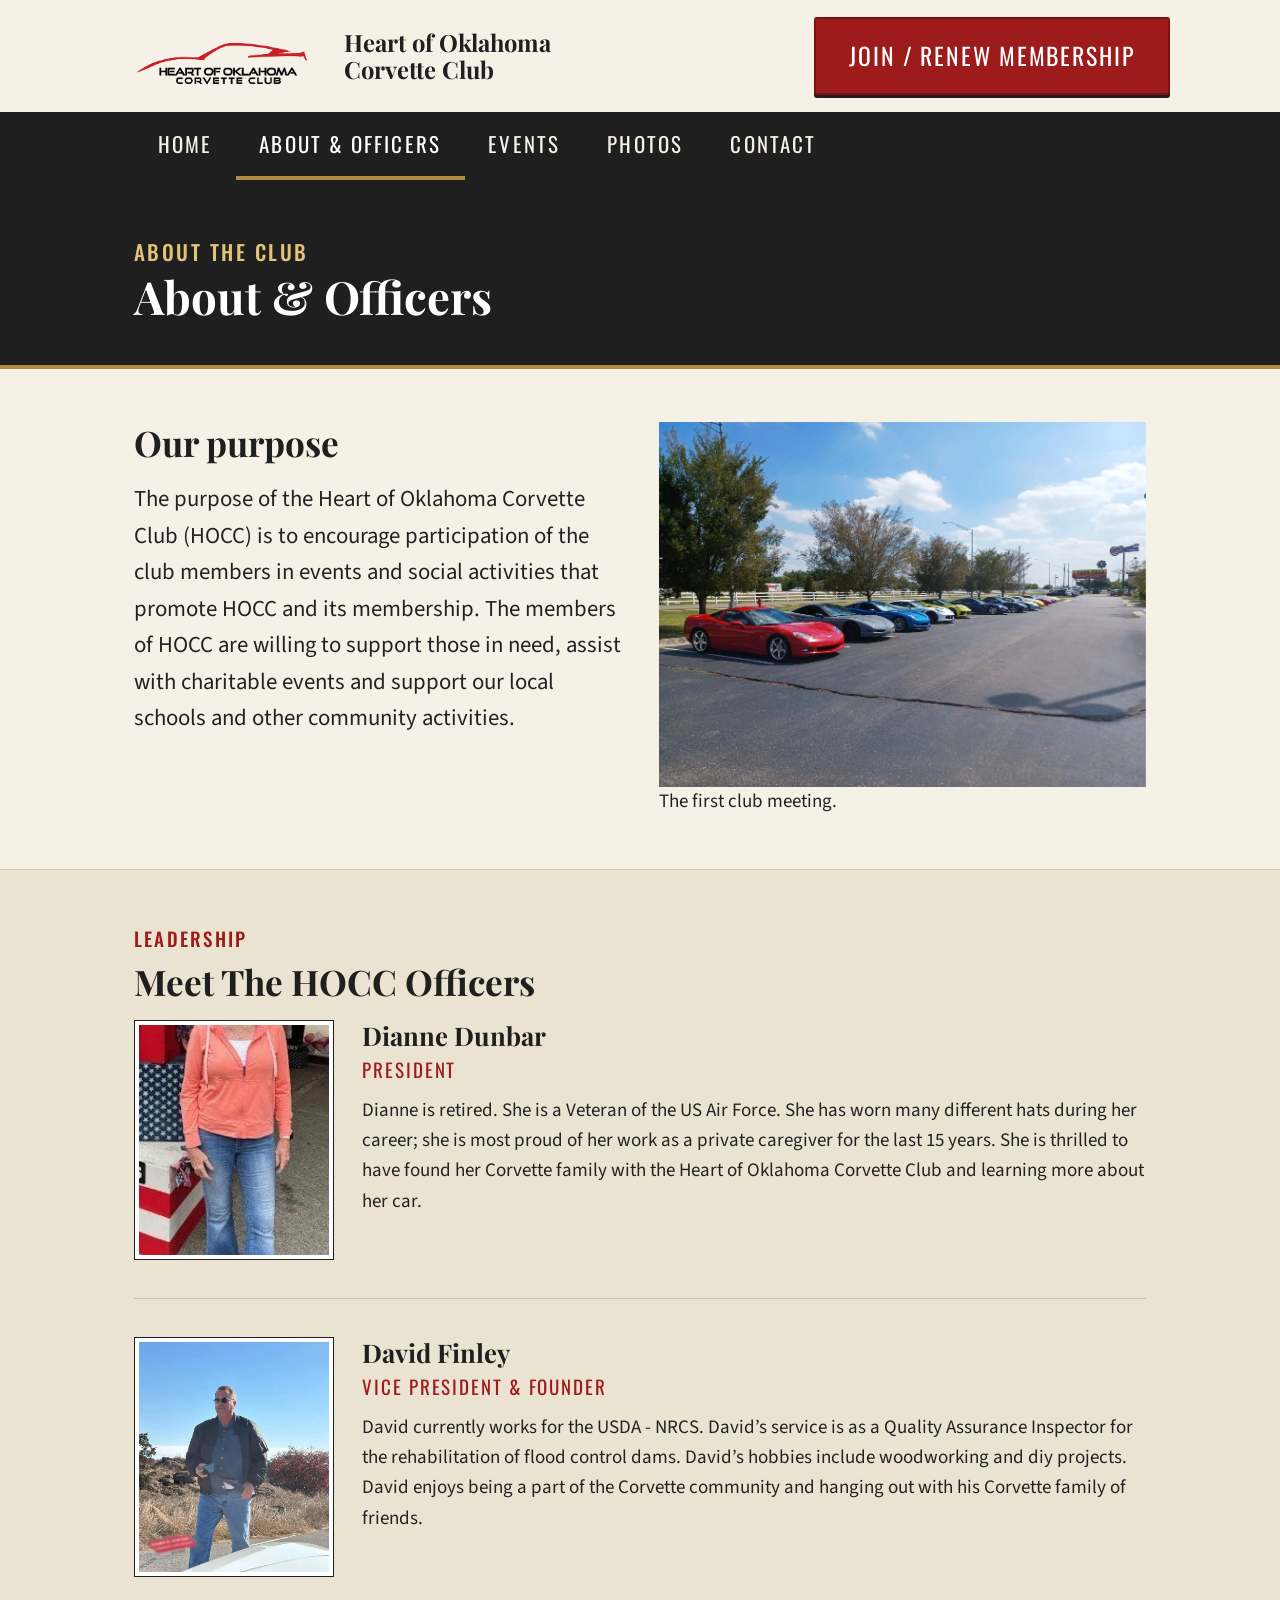
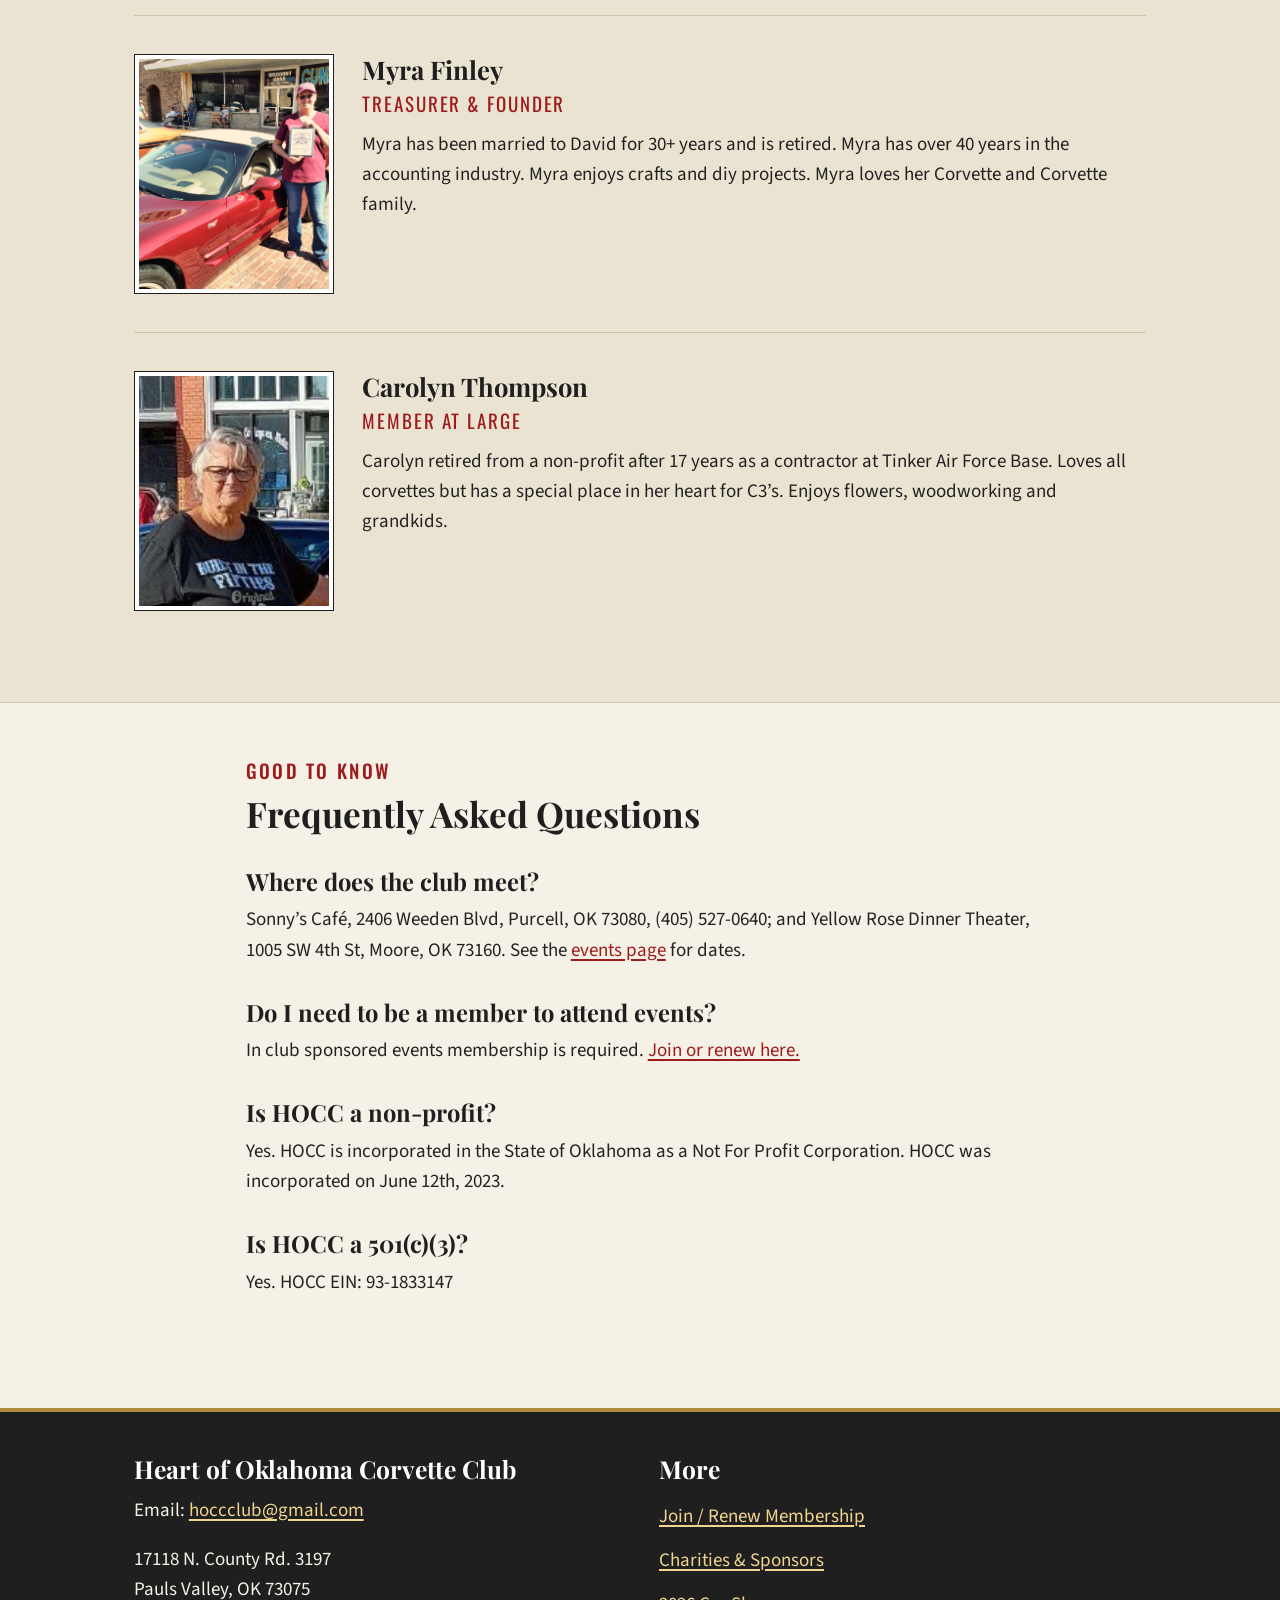
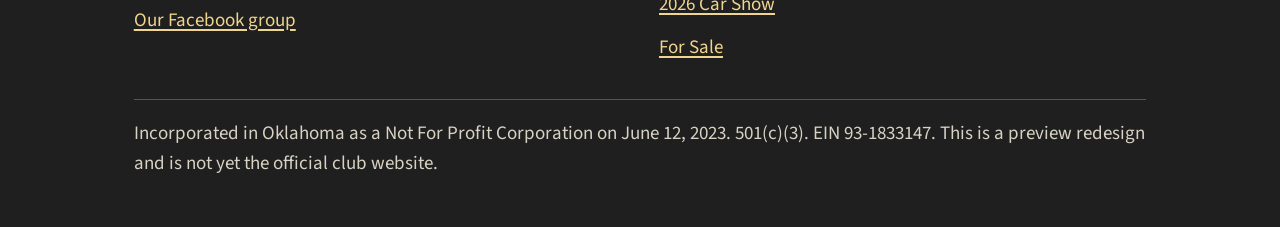
==== about.html @ 6426f9f7 "HOCC redesign preview" ====
<!DOCTYPE html>
<html lang="en">
<head>
<meta charset="utf-8">
<meta name="viewport" content="width=device-width, initial-scale=1">
<meta name="robots" content="noindex, nofollow">
<title>About &amp; Officers - Heart of Oklahoma Corvette Club</title>
<link rel="preconnect" href="https://fonts.googleapis.com">
<link rel="preconnect" href="https://fonts.gstatic.com" crossorigin>
<link href="https://fonts.googleapis.com/css2?family=Oswald:wght@400;500&family=Playfair+Display:wght@700&family=Source+Sans+3:wght@400;600;700&display=swap" rel="stylesheet">
<link rel="stylesheet" href="style.css">
</head>
<body>
<a class="skip" href="#main">Skip to main content</a>
<header class="site-header">
  <div class="wrap header-top">
    <a class="brand" href="index.html"><img src="images/1b97d2c0-HOCC-Logo.png" alt="Heart of Oklahoma Corvette Club logo"><span>Heart of Oklahoma Corvette Club</span></a>
    <a class="join-btn" href="membership.html">Join / Renew Membership</a>
  </div>
  <nav class="nav" aria-label="Main">
    <div class="wrap"><ul>
      <li><a href="index.html">Home</a></li>
      <li><a href="about.html" aria-current="page">About &amp; Officers</a></li>
      <li><a href="events.html">Events</a></li>
      <li><a href="gallery.html">Photos</a></li>
      <li><a href="contact.html">Contact</a></li>
    </ul></div>
  </nav>
</header>

<main id="main">
  <div class="page-title"><div class="wrap">
    <p class="label">About the club</p>
    <h1>About &amp; Officers</h1>
  </div></div>

  <section>
    <div class="wrap two">
      <div>
        <h2>Our purpose</h2>
        <p class="lead">The purpose of the Heart of Oklahoma Corvette Club (HOCC) is to encourage participation of the club members in events and social activities that promote HOCC and its membership. The members of HOCC are willing to support those in need, assist with charitable events and support our local schools and other community activities.</p>
      </div>
      <figure style="margin:0">
        <img src="images/b98f7c88-1st-club-meeting-4.jpg" alt="Club members gathered at the first club meeting" loading="lazy">
        <figcaption>The first club meeting.</figcaption>
      </figure>
    </div>
  </section>

  <section class="band" id="officers">
    <div class="wrap">
      <p class="label">Leadership</p>
      <h2>Meet The HOCC Officers</h2>
      <div class="officers">
        <article class="officer">
          <img src="images/0f66eeb4-Dianne-2.jpeg" alt="Dianne Dunbar, President" loading="lazy">
          <div>
            <h3>Dianne Dunbar</h3>
            <p class="role">President</p>
            <p>Dianne is retired.  She is a Veteran of the US Air Force.  She has worn many different hats during her career; she is most proud of her work as a private caregiver for the last 15 years.  She is thrilled to have found her Corvette family with the Heart of Oklahoma Corvette Club and learning more about her car.</p>
          </div>
        </article>
        <article class="officer">
          <img src="images/2134be6e-David-Finley.jpg" alt="Vice President David Finley" loading="lazy">
          <div>
            <h3>David Finley</h3>
            <p class="role">Vice President &amp; Founder</p>
            <p>David currently works for the USDA - NRCS.  David&rsquo;s service is as a Quality Assurance Inspector for the rehabilitation of flood control dams.  David&rsquo;s hobbies include woodworking and diy projects.  David enjoys being a part of the Corvette community and hanging out with his Corvette family of friends.</p>
          </div>
        </article>
        <article class="officer">
          <img src="images/22e0c5cb-Myra-Finley-v2.jpg" alt="Treasurer Myra Finley" loading="lazy">
          <div>
            <h3>Myra Finley</h3>
            <p class="role">Treasurer &amp; Founder</p>
            <p>Myra has been married to David for 30+ years and is retired.  Myra has over 40 years in the accounting industry.  Myra enjoys crafts and diy projects.  Myra loves her Corvette and Corvette family.</p>
          </div>
        </article>
        <article class="officer">
          <img src="images/1f68d82e-Carolyn-Thompson.png" alt="Carolyn Thompson, Member At Large" loading="lazy">
          <div>
            <h3>Carolyn Thompson</h3>
            <p class="role">Member At Large</p>
            <p>Carolyn retired from a non-profit after 17 years as a contractor at Tinker Air Force Base.  Loves all corvettes but has a special place in her heart for C3&rsquo;s.  Enjoys flowers, woodworking and grandkids.</p>
          </div>
        </article>
      </div>
    </div>
  </section>

  <section id="faq">
    <div class="wrap narrow">
      <p class="label">Good to know</p>
      <h2>Frequently Asked Questions</h2>
      <dl class="faq">
        <dt>Where does the club meet?</dt>
        <dd>Sonny&rsquo;s Caf&eacute;, 2406 Weeden Blvd, Purcell, OK 73080, (405) 527-0640; and Yellow Rose Dinner Theater, 1005 SW 4th St, Moore, OK 73160. See the <a href="events.html#meetings">events page</a> for dates.</dd>
        <dt>Do I need to be a member to attend events?</dt>
        <dd>In club sponsored events membership is required. <a href="membership.html">Join or renew here.</a></dd>
        <dt>Is HOCC a non-profit?</dt>
        <dd>Yes. HOCC is incorporated in the State of Oklahoma as a Not For Profit Corporation. HOCC was incorporated on June 12th, 2023.</dd>
        <dt>Is HOCC a 501(c)(3)?</dt>
        <dd>Yes. HOCC EIN: 93-1833147</dd>
      </dl>
    </div>
  </section>
</main>

<footer class="site-footer">
  <div class="wrap">
    <div class="foot-grid">
      <div>
        <h2>Heart of Oklahoma Corvette Club</h2>
        <p>Email: <a href="mailto:hoccclub@gmail.com">hoccclub@gmail.com</a></p>
        <address>17118 N. County Rd. 3197<br>Pauls Valley, OK 73075</address>
        <p><a href="https://www.facebook.com/groups/1453977328508756">Our Facebook group</a></p>
      </div>
      <div>
        <h2>More</h2>
        <ul class="foot-links">
          <li><a href="membership.html">Join / Renew Membership</a></li>
          <li><a href="charities.html">Charities &amp; Sponsors</a></li>
          <li><a href="car-show-2026.html">2026 Car Show</a></li>
          <li><a href="for-sale.html">For Sale</a></li>
        </ul>
      </div>
    </div>
    <p class="fine">Incorporated in Oklahoma as a Not For Profit Corporation on June 12, 2023. 501(c)(3). EIN 93-1833147. This is a preview redesign and is not yet the official club website.</p>
  </div>
</footer>
</body>
</html>
---- style.css ----
/* Heart of Oklahoma Corvette Club - preview redesign */
:root {
  --red: #9e1b1b;
  --red-dark: #7a1212;
  --char: #1f1f1f;
  --char-2: #2e2e2e;
  --cream: #f6f1e7;
  --cream-2: #ebe3d2;
  --brass: #b08d3c;
  --ink: #222;
  --muted: #4a4a4a;
  --serif: "Playfair Display", "Libre Caslon Text", Georgia, "Times New Roman", serif;
  --label: "Oswald", "Arial Narrow", Impact, sans-serif;
  --sans: "Source Sans 3", "Atkinson Hyperlegible", Verdana, Arial, sans-serif;
}

*, *::before, *::after { box-sizing: border-box; }
html { font-size: 19px; -webkit-text-size-adjust: 100%; }
body {
  margin: 0;
  font-family: var(--sans);
  font-size: 1rem;
  line-height: 1.6;
  color: var(--ink);
  background: var(--cream);
}
img { max-width: 100%; height: auto; display: block; }
a { color: var(--red); text-underline-offset: 3px; text-decoration-thickness: 2px; }
a:hover { color: var(--red-dark); }
:focus-visible { outline: 4px solid #0b57d0; outline-offset: 3px; }

h1, h2, h3 { font-family: var(--serif); line-height: 1.2; color: var(--char); margin: 0 0 .5em; font-weight: 700; }
h1 { font-size: 2.4rem; }
h2 { font-size: 1.85rem; }
h3 { font-size: 1.35rem; }
p { margin: 0 0 1em; }
.label {
  font-family: var(--label);
  text-transform: uppercase;
  letter-spacing: .12em;
  font-size: 1rem;
  color: var(--red);
  margin: 0 0 .4em;
  font-weight: 500;
}

.skip { position: absolute; left: -999px; top: 0; background: var(--char); color: #fff; padding: .75rem 1rem; z-index: 10; }
.skip:focus { left: 0; }

.wrap { max-width: 1060px; margin: 0 auto; padding: 0 1.25rem; }

/* header */
.site-header { background: var(--cream); border-bottom: 4px solid var(--char); box-shadow: 0 4px 0 -1px var(--brass); }
.header-top { display: flex; flex-wrap: wrap; align-items: center; justify-content: space-between; gap: 1rem; padding: .9rem 0; }
.brand { display: flex; align-items: center; gap: .9rem; text-decoration: none; color: var(--char); }
.brand img { height: 78px; width: auto; }
.brand span { font-family: var(--serif); font-weight: 700; font-size: 1.25rem; line-height: 1.15; max-width: 12em; }
.join-btn, .btn {
  display: inline-block;
  background: var(--red);
  color: #fff;
  font-family: var(--label);
  text-transform: uppercase;
  letter-spacing: .08em;
  font-size: 1.15rem;
  text-decoration: none;
  padding: .85rem 1.5rem;
  min-height: 52px;
  border: 2px solid var(--red-dark);
  border-radius: 3px;
  text-align: center;
  cursor: pointer;
}
.join-btn:hover, .btn:hover { background: var(--red-dark); color: #fff; }
.join-btn { font-size: 1.25rem; padding: .95rem 1.75rem; box-shadow: 0 3px 0 var(--char); }
.btn.dark { background: var(--char); border-color: #000; }
.btn.dark:hover { background: #000; }
.btn.light { background: var(--cream); color: var(--char); border-color: var(--char); }
.btn.light:hover { background: var(--cream-2); color: var(--char); }

.nav { background: var(--char); }
.nav ul { list-style: none; margin: 0; padding: 0; display: flex; flex-wrap: wrap; }
.nav a {
  display: block;
  color: var(--cream);
  text-decoration: none;
  font-family: var(--label);
  text-transform: uppercase;
  letter-spacing: .1em;
  font-size: 1.1rem;
  padding: .8rem 1.25rem;
  min-height: 52px;
  border-bottom: 4px solid transparent;
}
.nav a:hover { background: var(--char-2); color: #fff; }
.nav a[aria-current="page"] { border-bottom-color: var(--brass); color: #fff; }

/* hero */
.hero { background: var(--char); color: var(--cream); }
.hero-grid { display: grid; grid-template-columns: 1fr 1.15fr; }
.hero-text { padding: 3rem 2rem 3rem max(1.25rem, calc((100vw - 1060px) / 2 + 1.25rem)); }
.hero-text h1 { color: #fff; font-size: 2.7rem; }
.hero-text .label { color: #e3c377; }
.hero-text p { font-size: 1.1rem; }
.hero-photo { min-height: 380px; background: var(--char-2); }
.hero-photo img { width: 100%; height: 100%; object-fit: cover; }
.hero .rule { width: 90px; border: 0; border-top: 3px solid var(--brass); margin: 0 0 1.25rem; }
.btn-row { display: flex; flex-wrap: wrap; gap: .8rem; margin-top: 1.25rem; }

/* sections */
main section { padding: 2.75rem 0; }
.band { background: var(--cream-2); border-top: 1px solid #d3c8b0; border-bottom: 1px solid #d3c8b0; }
.band-dark { background: var(--char); color: var(--cream); }
.band-dark h2, .band-dark h3 { color: #fff; }
.band-dark a { color: #f0d58e; }
.page-title { background: var(--char); color: var(--cream); padding: 2.2rem 0; border-bottom: 4px solid var(--brass); }
.page-title h1 { color: #fff; margin: 0; }
.page-title .label { color: #e3c377; }
.page-title p { margin: .5rem 0 0; max-width: 40em; font-size: 1.1rem; }
.lead { font-size: 1.2rem; max-width: 42em; }
.two { display: grid; grid-template-columns: 1fr 1fr; gap: 2rem; align-items: start; }
.narrow { max-width: 44em; }

/* officers */
.officers { display: grid; gap: 2rem; }
.officer { display: grid; grid-template-columns: 200px 1fr; gap: 1.5rem; padding-bottom: 2rem; border-bottom: 1px solid #cfc3a8; }
.officer:last-child { border-bottom: 0; }
.officer img { width: 200px; height: 240px; object-fit: cover; border: 1px solid var(--char); padding: 4px; background: #fff; }
.officer h3 { margin-bottom: .1em; }
.officer .role { font-family: var(--label); text-transform: uppercase; letter-spacing: .1em; color: var(--red); margin-bottom: .6em; }
.officer-mini { list-style: none; padding: 0; margin: 0; }
.officer-mini li { padding: .6rem 0; border-bottom: 1px solid #cfc3a8; }
.officer-mini strong { font-family: var(--serif); }

/* faq */
.faq dt { font-family: var(--serif); font-weight: 700; font-size: 1.25rem; margin-top: 1.4rem; color: var(--char); }
.faq dd { margin: .3rem 0 0; }

/* events */
.events { list-style: none; margin: 0; padding: 0; }
.event { display: grid; grid-template-columns: 110px 1fr; gap: 1.25rem; padding: 1.4rem 0; border-bottom: 1px solid #cfc3a8; }
.date { text-align: center; border: 2px solid var(--char); background: #fff; align-self: start; }
.date .m { display: block; background: var(--red); color: #fff; font-family: var(--label); letter-spacing: .12em; text-transform: uppercase; padding: .15rem 0; }
.date .d { display: block; font-family: var(--serif); font-weight: 700; font-size: 1.8rem; line-height: 1.3; padding: .15rem 0; }
.date .r { display: block; font-size: 1rem; padding-bottom: .3rem; line-height: 1.2; }
.event h3 { margin-bottom: .2em; }
.event p { margin: 0 0 .25em; }
.tag { display: inline-block; font-family: var(--label); text-transform: uppercase; letter-spacing: .08em; font-size: 1rem; background: var(--char); color: #fff; padding: .05rem .6rem; margin-left: .5rem; vertical-align: middle; }

.cards { display: grid; grid-template-columns: repeat(auto-fit, minmax(290px, 1fr)); gap: 1.5rem; }
.card { background: #fff; border: 1px solid #cfc3a8; border-top: 4px solid var(--red); padding: 1.4rem; }
.card h3 { margin-top: 0; }

/* gallery */
.grid { list-style: none; margin: 0; padding: 0; display: grid; grid-template-columns: repeat(auto-fill, minmax(250px, 1fr)); gap: 1rem; }
.grid a { display: block; border: 1px solid var(--char); background: #fff; padding: 5px; }
.grid img { width: 100%; aspect-ratio: 4 / 3; object-fit: cover; }
.grid a:hover { border-color: var(--red); }
.grid .cap { display: block; font-size: 1rem; padding: .35rem .2rem 0; color: var(--muted); }

/* logos */
.logos { list-style: none; margin: 0; padding: 0; display: grid; grid-template-columns: repeat(auto-fill, minmax(190px, 1fr)); gap: 1rem; }
.logos li { background: #fff; border: 1px solid #cfc3a8; padding: .8rem; display: flex; align-items: center; justify-content: center; min-height: 130px; }
.logos li.on-dark { background: var(--char); }
.logos img { max-height: 100px; width: auto; max-width: 100%; object-fit: contain; }
.charity { display: grid; grid-template-columns: 220px 1fr; gap: 1.5rem; padding: 1.5rem 0; border-bottom: 1px solid #cfc3a8; }
.charity img { background: #fff; padding: .6rem; border: 1px solid #cfc3a8; }

/* todo notes */
.todo {
  background: #fff3c4;
  border: 2px dashed #8a6500;
  border-left-width: 8px;
  color: #3d2c00;
  padding: .9rem 1.1rem;
  margin: 1.25rem 0;
  font-size: 1rem;
}
.todo::before { content: "TODO FOR CLUB: "; font-family: var(--label); letter-spacing: .08em; font-weight: 700; }
.todo.big { font-size: 1.15rem; }
.phone-slot { font-family: var(--serif); font-size: 1.4rem; font-weight: 700; }

/* steps and forms */
.steps { list-style: none; counter-reset: s; margin: 0 0 1rem; padding: 0; display: grid; grid-template-columns: repeat(3, 1fr); gap: 1rem; }
.steps li { counter-increment: s; background: #fff; border: 1px solid var(--char); padding: 1rem 1.1rem 1rem 4rem; position: relative; font-size: 1.1rem; }
.steps li::before { content: counter(s); position: absolute; left: 0; top: 0; bottom: 0; width: 3rem; background: var(--red); color: #fff; font-family: var(--serif); font-size: 1.9rem; font-weight: 700; display: flex; align-items: center; justify-content: center; }
.steps b { display: block; font-family: var(--serif); }

form { background: #fff; border: 1px solid var(--char); border-top: 6px solid var(--red); padding: 1.5rem; }
fieldset { border: 0; padding: 0; margin: 0 0 1.5rem; }
legend { font-family: var(--serif); font-weight: 700; font-size: 1.3rem; padding: 0; margin-bottom: .6rem; }
label { display: block; font-weight: 600; margin-bottom: .25rem; }
.opt { font-weight: 400; color: var(--muted); }
input[type=text], input[type=email], input[type=tel] {
  width: 100%;
  font: inherit;
  font-size: 1.1rem;
  padding: .7rem .8rem;
  min-height: 52px;
  border: 2px solid #555;
  border-radius: 3px;
  background: #fff;
  color: var(--ink);
}
.field { margin-bottom: 1.1rem; }
.row { display: grid; grid-template-columns: repeat(auto-fit, minmax(200px, 1fr)); gap: 1rem; }
.choice { display: flex; align-items: center; gap: .8rem; min-height: 52px; padding: .4rem .9rem; border: 2px solid #555; border-radius: 3px; margin-bottom: .6rem; font-weight: 600; cursor: pointer; }
.choice input { width: 28px; height: 28px; flex: none; accent-color: var(--red); }
.choice:has(input:checked) { border-color: var(--red); background: #fbeeee; }
.hidden { display: none; }
.pay { display: grid; grid-template-columns: 1fr 1fr; gap: 1rem; margin: 1.25rem 0; }
.pay .btn { font-size: 1.5rem; padding: 1.3rem 1rem; }
.big-note { font-size: 1.3rem; font-weight: 600; background: #fff; border-left: 8px solid var(--brass); padding: 1rem 1.2rem; }

address { font-style: normal; }
.contact-box { background: #fff; border: 1px solid var(--char); border-top: 6px solid var(--red); padding: 1.4rem; }
.contact-box h3 { margin-top: 0; }
.big-link { font-family: var(--serif); font-size: 1.5rem; font-weight: 700; overflow-wrap: anywhere; }

/* footer */
.site-footer { background: var(--char); color: var(--cream); border-top: 4px solid var(--brass); padding: 2.2rem 0 1.5rem; margin-top: 2rem; }
.site-footer a { color: #f0d58e; }
.site-footer h2 { color: #fff; font-size: 1.3rem; }
.foot-grid { display: grid; grid-template-columns: repeat(auto-fit, minmax(240px, 1fr)); gap: 2rem; }
.foot-links { list-style: none; padding: 0; margin: 0; }
.foot-links a { display: inline-block; padding: .35rem 0; min-height: 40px; }
.fine { border-top: 1px solid #555; margin-top: 1.5rem; padding-top: 1rem; font-size: 1rem; color: #d8d2c4; }

@media (max-width: 800px) {
  html { font-size: 18px; }
  h1, .hero-text h1 { font-size: 2rem; }
  .hero-grid, .two, .steps, .pay { grid-template-columns: 1fr; }
  .hero-text { padding: 2rem 1.25rem; }
  .hero-photo { min-height: 240px; order: -1; }
  .officer, .charity { grid-template-columns: 1fr; }
  .officer img { width: 180px; }
  .event { grid-template-columns: 90px 1fr; gap: 1rem; }
  .nav ul { display: grid; grid-template-columns: 1fr 1fr; }
  .nav a { text-align: center; border-bottom-width: 4px; }
  .join-btn { width: 100%; }
  .header-top { flex-direction: column; align-items: stretch; }
}
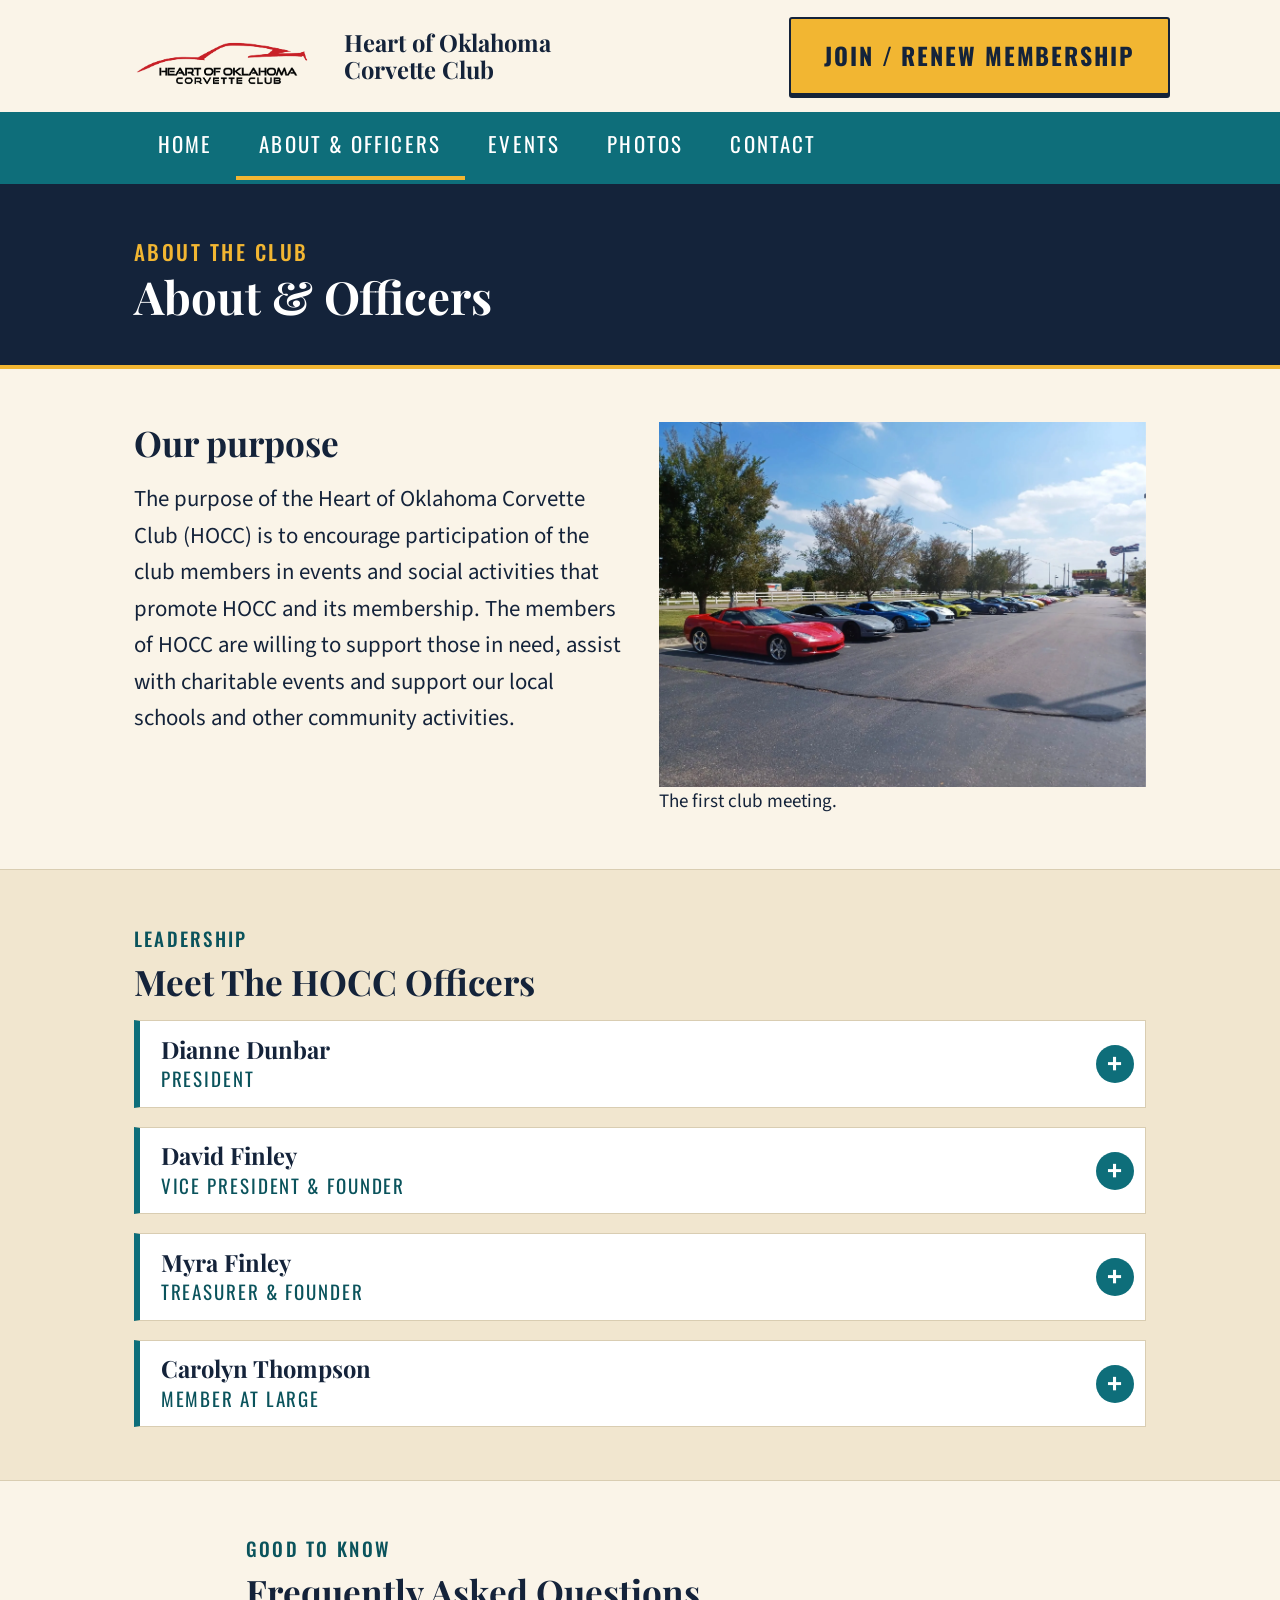
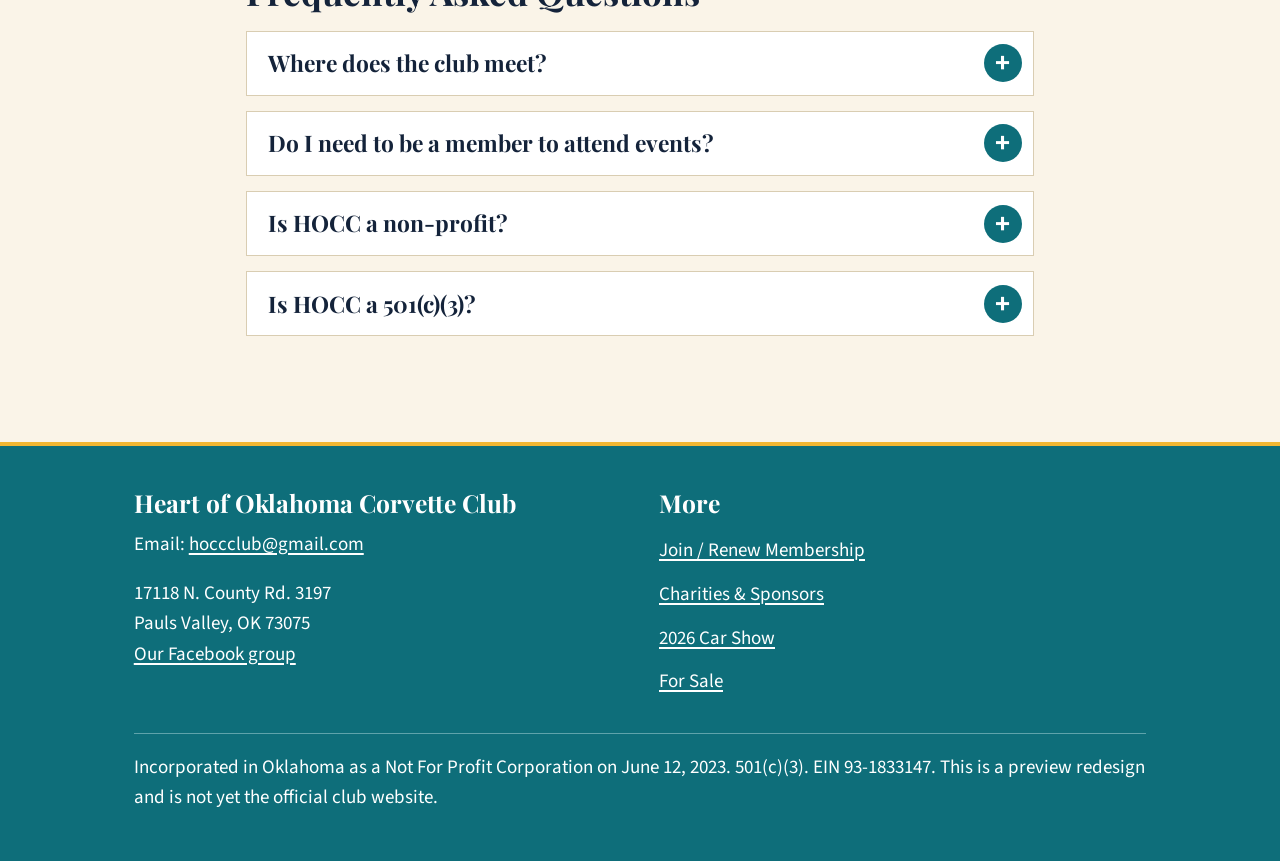
==== commit c50e1f91: "Summer palette and compact mobile layout" ====
--- a/about.html
+++ b/about.html
@@ -16,6 +16,7 @@
   <div class="wrap header-top">
     <a class="brand" href="index.html"><img src="images/1b97d2c0-HOCC-Logo.png" alt="Heart of Oklahoma Corvette Club logo"><span>Heart of Oklahoma Corvette Club</span></a>
     <a class="join-btn" href="membership.html">Join / Renew Membership</a>
+    <details class="menu"><summary>Menu</summary><ul><li><a href="index.html">Home</a></li><li><a href="about.html" aria-current="page">About &amp; Officers</a></li><li><a href="events.html">Events</a></li><li><a href="gallery.html">Photos</a></li><li><a href="contact.html">Contact</a></li></ul></details>
   </div>
   <nav class="nav" aria-label="Main">
     <div class="wrap"><ul>
@@ -34,7 +35,7 @@
     <h1>About &amp; Officers</h1>
   </div></div>
 
-  <section>
+  <section id="purpose">
     <div class="wrap two">
       <div>
         <h2>Our purpose</h2>
@@ -52,38 +53,34 @@
       <p class="label">Leadership</p>
       <h2>Meet The HOCC Officers</h2>
       <div class="officers">
-        <article class="officer">
-          <img src="images/0f66eeb4-Dianne-2.jpeg" alt="Dianne Dunbar, President" loading="lazy">
-          <div>
-            <h3>Dianne Dunbar</h3>
-            <p class="role">President</p>
+        <details class="officer-acc">
+          <summary><span class="sum-name">Dianne Dunbar</span><span class="sum-role">President</span></summary>
+          <div class="officer-body">
+            <img src="images/0f66eeb4-Dianne-2.jpeg" alt="Dianne Dunbar, President" loading="lazy">
             <p>Dianne is retired.  She is a Veteran of the US Air Force.  She has worn many different hats during her career; she is most proud of her work as a private caregiver for the last 15 years.  She is thrilled to have found her Corvette family with the Heart of Oklahoma Corvette Club and learning more about her car.</p>
           </div>
-        </article>
-        <article class="officer">
-          <img src="images/2134be6e-David-Finley.jpg" alt="Vice President David Finley" loading="lazy">
-          <div>
-            <h3>David Finley</h3>
-            <p class="role">Vice President &amp; Founder</p>
+        </details>
+        <details class="officer-acc">
+          <summary><span class="sum-name">David Finley</span><span class="sum-role">Vice President &amp; Founder</span></summary>
+          <div class="officer-body">
+            <img src="images/2134be6e-David-Finley.jpg" alt="Vice President David Finley" loading="lazy">
             <p>David currently works for the USDA - NRCS.  David&rsquo;s service is as a Quality Assurance Inspector for the rehabilitation of flood control dams.  David&rsquo;s hobbies include woodworking and diy projects.  David enjoys being a part of the Corvette community and hanging out with his Corvette family of friends.</p>
           </div>
-        </article>
-        <article class="officer">
-          <img src="images/22e0c5cb-Myra-Finley-v2.jpg" alt="Treasurer Myra Finley" loading="lazy">
-          <div>
-            <h3>Myra Finley</h3>
-            <p class="role">Treasurer &amp; Founder</p>
+        </details>
+        <details class="officer-acc">
+          <summary><span class="sum-name">Myra Finley</span><span class="sum-role">Treasurer &amp; Founder</span></summary>
+          <div class="officer-body">
+            <img src="images/22e0c5cb-Myra-Finley-v2.jpg" alt="Treasurer Myra Finley" loading="lazy">
             <p>Myra has been married to David for 30+ years and is retired.  Myra has over 40 years in the accounting industry.  Myra enjoys crafts and diy projects.  Myra loves her Corvette and Corvette family.</p>
           </div>
-        </article>
-        <article class="officer">
-          <img src="images/1f68d82e-Carolyn-Thompson.png" alt="Carolyn Thompson, Member At Large" loading="lazy">
-          <div>
-            <h3>Carolyn Thompson</h3>
-            <p class="role">Member At Large</p>
+        </details>
+        <details class="officer-acc">
+          <summary><span class="sum-name">Carolyn Thompson</span><span class="sum-role">Member At Large</span></summary>
+          <div class="officer-body">
+            <img src="images/1f68d82e-Carolyn-Thompson.png" alt="Carolyn Thompson, Member At Large" loading="lazy">
             <p>Carolyn retired from a non-profit after 17 years as a contractor at Tinker Air Force Base.  Loves all corvettes but has a special place in her heart for C3&rsquo;s.  Enjoys flowers, woodworking and grandkids.</p>
           </div>
-        </article>
+        </details>
       </div>
     </div>
   </section>
@@ -92,16 +89,16 @@
     <div class="wrap narrow">
       <p class="label">Good to know</p>
       <h2>Frequently Asked Questions</h2>
-      <dl class="faq">
-        <dt>Where does the club meet?</dt>
-        <dd>Sonny&rsquo;s Caf&eacute;, 2406 Weeden Blvd, Purcell, OK 73080, (405) 527-0640; and Yellow Rose Dinner Theater, 1005 SW 4th St, Moore, OK 73160. See the <a href="events.html#meetings">events page</a> for dates.</dd>
-        <dt>Do I need to be a member to attend events?</dt>
-        <dd>In club sponsored events membership is required. <a href="membership.html">Join or renew here.</a></dd>
-        <dt>Is HOCC a non-profit?</dt>
-        <dd>Yes. HOCC is incorporated in the State of Oklahoma as a Not For Profit Corporation. HOCC was incorporated on June 12th, 2023.</dd>
-        <dt>Is HOCC a 501(c)(3)?</dt>
-        <dd>Yes. HOCC EIN: 93-1833147</dd>
-      </dl>
+      <div class="faq">
+        <details class="acc"><summary>Where does the club meet?</summary>
+          <div class="acc-body"><p>Sonny&rsquo;s Caf&eacute;, 2406 Weeden Blvd, Purcell, OK 73080, (405) 527-0640; and Yellow Rose Dinner Theater, 1005 SW 4th St, Moore, OK 73160. See the <a href="events.html#meetings">events page</a> for dates.</p></div></details>
+        <details class="acc"><summary>Do I need to be a member to attend events?</summary>
+          <div class="acc-body"><p>In club sponsored events membership is required. <a href="membership.html">Join or renew here.</a></p></div></details>
+        <details class="acc"><summary>Is HOCC a non-profit?</summary>
+          <div class="acc-body"><p>Yes. HOCC is incorporated in the State of Oklahoma as a Not For Profit Corporation. HOCC was incorporated on June 12th, 2023.</p></div></details>
+        <details class="acc"><summary>Is HOCC a 501(c)(3)?</summary>
+          <div class="acc-body"><p>Yes. HOCC EIN: 93-1833147</p></div></details>
+      </div>
     </div>
   </section>
 </main>
@@ -128,5 +125,6 @@
     <p class="fine">Incorporated in Oklahoma as a Not For Profit Corporation on June 12, 2023. 501(c)(3). EIN 93-1833147. This is a preview redesign and is not yet the official club website.</p>
   </div>
 </footer>
+<a class="join-bar" href="membership.html">Join / Renew Membership</a>
 </body>
 </html>
--- a/style.css
+++ b/style.css
@@ -1,14 +1,18 @@
 /* Heart of Oklahoma Corvette Club - preview redesign */
 :root {
+  --sand: #faf4e8;
+  --sand-2: #f1e6cf;
+  --navy: #14233a;
+  --navy-2: #22344f;
+  --teal: #0e6e7a;
+  --teal-dark: #0a535c;
+  --gold: #f2b632;
+  --gold-dark: #d99d14;
+  --coral: #c2432a;
   --red: #9e1b1b;
-  --red-dark: #7a1212;
-  --char: #1f1f1f;
-  --char-2: #2e2e2e;
-  --cream: #f6f1e7;
-  --cream-2: #ebe3d2;
-  --brass: #b08d3c;
-  --ink: #222;
-  --muted: #4a4a4a;
+  --ink: #14233a;
+  --muted: #3d4b5f;
+  --line: #d9cdb2;
   --serif: "Playfair Display", "Libre Caslon Text", Georgia, "Times New Roman", serif;
   --label: "Oswald", "Arial Narrow", Impact, sans-serif;
   --sans: "Source Sans 3", "Atkinson Hyperlegible", Verdana, Arial, sans-serif;
@@ -22,14 +26,14 @@
   font-size: 1rem;
   line-height: 1.6;
   color: var(--ink);
-  background: var(--cream);
+  background: var(--sand);
 }
 img { max-width: 100%; height: auto; display: block; }
-a { color: var(--red); text-underline-offset: 3px; text-decoration-thickness: 2px; }
-a:hover { color: var(--red-dark); }
-:focus-visible { outline: 4px solid #0b57d0; outline-offset: 3px; }
-
-h1, h2, h3 { font-family: var(--serif); line-height: 1.2; color: var(--char); margin: 0 0 .5em; font-weight: 700; }
+a { color: var(--teal); text-underline-offset: 3px; text-decoration-thickness: 2px; }
+a:hover { color: var(--teal-dark); }
+:focus-visible { outline: 4px solid var(--navy); outline-offset: 3px; box-shadow: 0 0 0 7px #fff; }
+
+h1, h2, h3 { font-family: var(--serif); line-height: 1.2; color: var(--navy); margin: 0 0 .5em; font-weight: 700; }
 h1 { font-size: 2.4rem; }
 h2 { font-size: 1.85rem; }
 h3 { font-size: 1.35rem; }
@@ -39,25 +43,25 @@
   text-transform: uppercase;
   letter-spacing: .12em;
   font-size: 1rem;
-  color: var(--red);
+  color: var(--teal-dark);
   margin: 0 0 .4em;
   font-weight: 500;
 }
 
-.skip { position: absolute; left: -999px; top: 0; background: var(--char); color: #fff; padding: .75rem 1rem; z-index: 10; }
+.skip { position: absolute; left: -999px; top: 0; background: var(--navy); color: #fff; padding: .75rem 1rem; z-index: 30; }
 .skip:focus { left: 0; }
 
 .wrap { max-width: 1060px; margin: 0 auto; padding: 0 1.25rem; }
 
 /* header */
-.site-header { background: var(--cream); border-bottom: 4px solid var(--char); box-shadow: 0 4px 0 -1px var(--brass); }
+.site-header { background: var(--sand); border-bottom: 4px solid var(--teal); position: relative; z-index: 20; }
 .header-top { display: flex; flex-wrap: wrap; align-items: center; justify-content: space-between; gap: 1rem; padding: .9rem 0; }
-.brand { display: flex; align-items: center; gap: .9rem; text-decoration: none; color: var(--char); }
+.brand { display: flex; align-items: center; gap: .9rem; text-decoration: none; color: var(--navy); }
 .brand img { height: 78px; width: auto; }
 .brand span { font-family: var(--serif); font-weight: 700; font-size: 1.25rem; line-height: 1.15; max-width: 12em; }
 .join-btn, .btn {
   display: inline-block;
-  background: var(--red);
+  background: var(--teal);
   color: #fff;
   font-family: var(--label);
   text-transform: uppercase;
@@ -66,23 +70,26 @@
   text-decoration: none;
   padding: .85rem 1.5rem;
   min-height: 52px;
-  border: 2px solid var(--red-dark);
+  border: 2px solid var(--teal-dark);
   border-radius: 3px;
   text-align: center;
   cursor: pointer;
 }
-.join-btn:hover, .btn:hover { background: var(--red-dark); color: #fff; }
-.join-btn { font-size: 1.25rem; padding: .95rem 1.75rem; box-shadow: 0 3px 0 var(--char); }
-.btn.dark { background: var(--char); border-color: #000; }
+.join-btn:hover, .btn:hover { background: var(--teal-dark); color: #fff; }
+/* the Join / Renew button is always the loudest thing on the page */
+.join-btn, .btn.gold { background: var(--gold); color: var(--navy); border-color: var(--navy); font-weight: 700; }
+.join-btn:hover, .btn.gold:hover { background: var(--gold-dark); color: var(--navy); }
+.join-btn { font-size: 1.25rem; padding: .95rem 1.75rem; box-shadow: 0 3px 0 var(--navy); }
+.btn.dark { background: var(--navy); border-color: #000; }
 .btn.dark:hover { background: #000; }
-.btn.light { background: var(--cream); color: var(--char); border-color: var(--char); }
-.btn.light:hover { background: var(--cream-2); color: var(--char); }
-
-.nav { background: var(--char); }
+.btn.light { background: var(--sand); color: var(--navy); border-color: var(--navy); }
+.btn.light:hover { background: var(--sand-2); color: var(--navy); }
+
+.nav { background: var(--teal); }
 .nav ul { list-style: none; margin: 0; padding: 0; display: flex; flex-wrap: wrap; }
 .nav a {
   display: block;
-  color: var(--cream);
+  color: #fff;
   text-decoration: none;
   font-family: var(--label);
   text-transform: uppercase;
@@ -92,101 +99,139 @@
   min-height: 52px;
   border-bottom: 4px solid transparent;
 }
-.nav a:hover { background: var(--char-2); color: #fff; }
-.nav a[aria-current="page"] { border-bottom-color: var(--brass); color: #fff; }
+.nav a:hover { background: var(--teal-dark); color: #fff; }
+.nav a[aria-current="page"] { border-bottom-color: var(--gold); color: #fff; }
+
+/* mobile-only pieces (hidden on desktop) */
+.menu, .join-bar, .show-m { display: none; }
 
 /* hero */
-.hero { background: var(--char); color: var(--cream); }
+.hero { background: var(--navy); color: var(--sand); position: relative; }
 .hero-grid { display: grid; grid-template-columns: 1fr 1.15fr; }
 .hero-text { padding: 3rem 2rem 3rem max(1.25rem, calc((100vw - 1060px) / 2 + 1.25rem)); }
 .hero-text h1 { color: #fff; font-size: 2.7rem; }
-.hero-text .label { color: #e3c377; }
+.hero-text .label { color: var(--gold); }
 .hero-text p { font-size: 1.1rem; }
-.hero-photo { min-height: 380px; background: var(--char-2); }
+.hero-photo { min-height: 380px; background: var(--navy-2); }
 .hero-photo img { width: 100%; height: 100%; object-fit: cover; }
-.hero .rule { width: 90px; border: 0; border-top: 3px solid var(--brass); margin: 0 0 1.25rem; }
+.hero .rule { width: 90px; border: 0; border-top: 3px solid var(--gold); margin: 0 0 1.25rem; }
 .btn-row { display: flex; flex-wrap: wrap; gap: .8rem; margin-top: 1.25rem; }
 
 /* sections */
 main section { padding: 2.75rem 0; }
-.band { background: var(--cream-2); border-top: 1px solid #d3c8b0; border-bottom: 1px solid #d3c8b0; }
-.band-dark { background: var(--char); color: var(--cream); }
+.band { background: var(--sand-2); border-top: 1px solid var(--line); border-bottom: 1px solid var(--line); }
+.band-dark { background: var(--navy); color: var(--sand); }
 .band-dark h2, .band-dark h3 { color: #fff; }
-.band-dark a { color: #f0d58e; }
-.page-title { background: var(--char); color: var(--cream); padding: 2.2rem 0; border-bottom: 4px solid var(--brass); }
+.band-dark a:not(.btn) { color: var(--gold); }
+.page-title { background: var(--navy); color: var(--sand); padding: 2.2rem 0; border-bottom: 4px solid var(--gold); }
 .page-title h1 { color: #fff; margin: 0; }
-.page-title .label { color: #e3c377; }
+.page-title .label { color: var(--gold); }
 .page-title p { margin: .5rem 0 0; max-width: 40em; font-size: 1.1rem; }
 .lead { font-size: 1.2rem; max-width: 42em; }
 .two { display: grid; grid-template-columns: 1fr 1fr; gap: 2rem; align-items: start; }
 .narrow { max-width: 44em; }
 
 /* officers */
-.officers { display: grid; gap: 2rem; }
-.officer { display: grid; grid-template-columns: 200px 1fr; gap: 1.5rem; padding-bottom: 2rem; border-bottom: 1px solid #cfc3a8; }
-.officer:last-child { border-bottom: 0; }
-.officer img { width: 200px; height: 240px; object-fit: cover; border: 1px solid var(--char); padding: 4px; background: #fff; }
-.officer h3 { margin-bottom: .1em; }
-.officer .role { font-family: var(--label); text-transform: uppercase; letter-spacing: .1em; color: var(--red); margin-bottom: .6em; }
+.officers { display: grid; gap: 1rem; }
+.officer-acc { background: #fff; border: 1px solid var(--line); border-left: 6px solid var(--teal); }
+.officer-body { display: grid; grid-template-columns: 200px 1fr; gap: 1.5rem; padding: 0 1.25rem 1.25rem; }
+.officer-body img { width: 200px; height: 240px; object-fit: cover; border: 1px solid var(--navy); padding: 4px; background: #fff; }
+.officer-body p:last-child { margin-bottom: 0; }
 .officer-mini { list-style: none; padding: 0; margin: 0; }
-.officer-mini li { padding: .6rem 0; border-bottom: 1px solid #cfc3a8; }
+.officer-mini li { padding: .6rem 0; border-bottom: 1px solid var(--line); }
 .officer-mini strong { font-family: var(--serif); }
 
-/* faq */
-.faq dt { font-family: var(--serif); font-weight: 700; font-size: 1.25rem; margin-top: 1.4rem; color: var(--char); }
-.faq dd { margin: .3rem 0 0; }
+/* accordions (officer bios, FAQ, pay by check) */
+.acc { background: #fff; border: 1px solid var(--line); margin-bottom: .8rem; }
+.acc > summary, .officer-acc > summary, .check > summary {
+  list-style: none;
+  cursor: pointer;
+  min-height: 52px;
+  padding: .7rem 3.2rem .7rem 1.1rem;
+  position: relative;
+  display: flex;
+  flex-direction: column;
+  justify-content: center;
+}
+summary::-webkit-details-marker { display: none; }
+.acc > summary::after, .officer-acc > summary::after, .check > summary::after {
+  content: "+";
+  position: absolute;
+  right: .6rem;
+  top: 50%;
+  transform: translateY(-50%);
+  width: 2rem;
+  height: 2rem;
+  border-radius: 50%;
+  background: var(--teal);
+  color: #fff;
+  font-family: var(--sans);
+  font-weight: 700;
+  font-size: 1.5rem;
+  line-height: 2rem;
+  text-align: center;
+}
+details[open] > summary::after { content: "\2212"; }
+.acc > summary, .check > summary { font-family: var(--serif); font-weight: 700; font-size: 1.2rem; color: var(--navy); }
+.acc > summary:hover, .officer-acc > summary:hover, .check > summary:hover { background: var(--sand); }
+.acc-body { padding: 0 1.1rem 1rem; }
+.acc-body p:last-child { margin-bottom: 0; }
+.sum-name { font-family: var(--serif); font-weight: 700; font-size: 1.25rem; color: var(--navy); line-height: 1.2; }
+.sum-role { font-family: var(--label); text-transform: uppercase; letter-spacing: .1em; font-size: 1rem; color: var(--teal-dark); }
+.check { background: #fff; border: 1px solid var(--line); margin-top: 1.5rem; }
+.check .acc-body { padding-top: .25rem; }
 
 /* events */
 .events { list-style: none; margin: 0; padding: 0; }
-.event { display: grid; grid-template-columns: 110px 1fr; gap: 1.25rem; padding: 1.4rem 0; border-bottom: 1px solid #cfc3a8; }
-.date { text-align: center; border: 2px solid var(--char); background: #fff; align-self: start; }
-.date .m { display: block; background: var(--red); color: #fff; font-family: var(--label); letter-spacing: .12em; text-transform: uppercase; padding: .15rem 0; }
+.event { display: grid; grid-template-columns: 110px 1fr; gap: 1.25rem; padding: 1.4rem 0; border-bottom: 1px solid var(--line); }
+.date { text-align: center; border: 2px solid var(--navy); background: #fff; align-self: start; }
+.date .m { display: block; background: var(--teal); color: #fff; font-family: var(--label); letter-spacing: .12em; text-transform: uppercase; padding: .15rem 0; }
 .date .d { display: block; font-family: var(--serif); font-weight: 700; font-size: 1.8rem; line-height: 1.3; padding: .15rem 0; }
 .date .r { display: block; font-size: 1rem; padding-bottom: .3rem; line-height: 1.2; }
 .event h3 { margin-bottom: .2em; }
 .event p { margin: 0 0 .25em; }
-.tag { display: inline-block; font-family: var(--label); text-transform: uppercase; letter-spacing: .08em; font-size: 1rem; background: var(--char); color: #fff; padding: .05rem .6rem; margin-left: .5rem; vertical-align: middle; }
+.tag { display: inline-block; font-family: var(--label); text-transform: uppercase; letter-spacing: .08em; font-size: 1rem; background: var(--navy); color: #fff; padding: .05rem .6rem; margin-left: .5rem; vertical-align: middle; }
 
 .cards { display: grid; grid-template-columns: repeat(auto-fit, minmax(290px, 1fr)); gap: 1.5rem; }
-.card { background: #fff; border: 1px solid #cfc3a8; border-top: 4px solid var(--red); padding: 1.4rem; }
+.card { background: #fff; border: 1px solid var(--line); border-top: 4px solid var(--teal); padding: 1.4rem; }
 .card h3 { margin-top: 0; }
 
 /* gallery */
 .grid { list-style: none; margin: 0; padding: 0; display: grid; grid-template-columns: repeat(auto-fill, minmax(250px, 1fr)); gap: 1rem; }
-.grid a { display: block; border: 1px solid var(--char); background: #fff; padding: 5px; }
+.grid a { display: block; border: 1px solid var(--navy); background: #fff; padding: 5px; }
 .grid img { width: 100%; aspect-ratio: 4 / 3; object-fit: cover; }
-.grid a:hover { border-color: var(--red); }
+.grid a:hover { border-color: var(--teal); }
 .grid .cap { display: block; font-size: 1rem; padding: .35rem .2rem 0; color: var(--muted); }
 
 /* logos */
 .logos { list-style: none; margin: 0; padding: 0; display: grid; grid-template-columns: repeat(auto-fill, minmax(190px, 1fr)); gap: 1rem; }
-.logos li { background: #fff; border: 1px solid #cfc3a8; padding: .8rem; display: flex; align-items: center; justify-content: center; min-height: 130px; }
-.logos li.on-dark { background: var(--char); }
+.logos li { background: #fff; border: 1px solid var(--line); padding: .8rem; display: flex; align-items: center; justify-content: center; min-height: 130px; }
+.logos li.on-dark { background: var(--navy); }
 .logos img { max-height: 100px; width: auto; max-width: 100%; object-fit: contain; }
-.charity { display: grid; grid-template-columns: 220px 1fr; gap: 1.5rem; padding: 1.5rem 0; border-bottom: 1px solid #cfc3a8; }
-.charity img { background: #fff; padding: .6rem; border: 1px solid #cfc3a8; }
-
-/* todo notes */
+.charity { display: grid; grid-template-columns: 220px 1fr; gap: 1.5rem; padding: 1.5rem 0; border-bottom: 1px solid var(--line); }
+.charity img { background: #fff; padding: .6rem; border: 1px solid var(--line); }
+
+/* todo notes (kept loud on purpose) */
 .todo {
   background: #fff3c4;
-  border: 2px dashed #8a6500;
-  border-left-width: 8px;
+  border: 2px dashed #7a5600;
+  border-left: 8px solid var(--coral);
   color: #3d2c00;
   padding: .9rem 1.1rem;
   margin: 1.25rem 0;
   font-size: 1rem;
 }
-.todo::before { content: "TODO FOR CLUB: "; font-family: var(--label); letter-spacing: .08em; font-weight: 700; }
+.todo::before { content: "TODO FOR CLUB: "; font-family: var(--label); letter-spacing: .08em; font-weight: 700; color: #8f2e18; }
 .todo.big { font-size: 1.15rem; }
 .phone-slot { font-family: var(--serif); font-size: 1.4rem; font-weight: 700; }
 
 /* steps and forms */
 .steps { list-style: none; counter-reset: s; margin: 0 0 1rem; padding: 0; display: grid; grid-template-columns: repeat(3, 1fr); gap: 1rem; }
-.steps li { counter-increment: s; background: #fff; border: 1px solid var(--char); padding: 1rem 1.1rem 1rem 4rem; position: relative; font-size: 1.1rem; }
-.steps li::before { content: counter(s); position: absolute; left: 0; top: 0; bottom: 0; width: 3rem; background: var(--red); color: #fff; font-family: var(--serif); font-size: 1.9rem; font-weight: 700; display: flex; align-items: center; justify-content: center; }
+.steps li { counter-increment: s; background: #fff; border: 1px solid var(--navy); padding: 1rem 1.1rem 1rem 4rem; position: relative; font-size: 1.1rem; }
+.steps li::before { content: counter(s); position: absolute; left: 0; top: 0; bottom: 0; width: 3rem; background: var(--navy); color: var(--gold); font-family: var(--serif); font-size: 1.9rem; font-weight: 700; display: flex; align-items: center; justify-content: center; }
 .steps b { display: block; font-family: var(--serif); }
 
-form { background: #fff; border: 1px solid var(--char); border-top: 6px solid var(--red); padding: 1.5rem; }
+form { background: #fff; border: 1px solid var(--navy); border-top: 6px solid var(--teal); padding: 1.5rem; }
 fieldset { border: 0; padding: 0; margin: 0 0 1.5rem; }
 legend { font-family: var(--serif); font-weight: 700; font-size: 1.3rem; padding: 0; margin-bottom: .6rem; }
 label { display: block; font-weight: 600; margin-bottom: .25rem; }
@@ -197,46 +242,184 @@
   font-size: 1.1rem;
   padding: .7rem .8rem;
   min-height: 52px;
-  border: 2px solid #555;
+  border: 2px solid #4a5a70;
   border-radius: 3px;
   background: #fff;
   color: var(--ink);
 }
 .field { margin-bottom: 1.1rem; }
 .row { display: grid; grid-template-columns: repeat(auto-fit, minmax(200px, 1fr)); gap: 1rem; }
-.choice { display: flex; align-items: center; gap: .8rem; min-height: 52px; padding: .4rem .9rem; border: 2px solid #555; border-radius: 3px; margin-bottom: .6rem; font-weight: 600; cursor: pointer; }
-.choice input { width: 28px; height: 28px; flex: none; accent-color: var(--red); }
-.choice:has(input:checked) { border-color: var(--red); background: #fbeeee; }
+.choice { display: flex; align-items: center; gap: .8rem; min-height: 52px; padding: .4rem .9rem; border: 2px solid #4a5a70; border-radius: 3px; margin-bottom: .6rem; font-weight: 600; cursor: pointer; }
+.choice input { width: 28px; height: 28px; flex: none; accent-color: var(--teal); }
+.choice:has(input:checked) { border-color: var(--teal); background: #e0f0f1; }
 .hidden { display: none; }
 .pay { display: grid; grid-template-columns: 1fr 1fr; gap: 1rem; margin: 1.25rem 0; }
 .pay .btn { font-size: 1.5rem; padding: 1.3rem 1rem; }
-.big-note { font-size: 1.3rem; font-weight: 600; background: #fff; border-left: 8px solid var(--brass); padding: 1rem 1.2rem; }
+.big-note { font-size: 1.3rem; font-weight: 600; background: #fff; border-left: 8px solid var(--gold); padding: 1rem 1.2rem; }
 
 address { font-style: normal; }
-.contact-box { background: #fff; border: 1px solid var(--char); border-top: 6px solid var(--red); padding: 1.4rem; }
+.contact-box { background: #fff; border: 1px solid var(--navy); border-top: 6px solid var(--teal); padding: 1.4rem; }
 .contact-box h3 { margin-top: 0; }
 .big-link { font-family: var(--serif); font-size: 1.5rem; font-weight: 700; overflow-wrap: anywhere; }
 
 /* footer */
-.site-footer { background: var(--char); color: var(--cream); border-top: 4px solid var(--brass); padding: 2.2rem 0 1.5rem; margin-top: 2rem; }
-.site-footer a { color: #f0d58e; }
+.site-footer { background: var(--teal); color: #fff; border-top: 4px solid var(--gold); padding: 2.2rem 0 1.5rem; margin-top: 2rem; }
+.site-footer a { color: #fff; }
 .site-footer h2 { color: #fff; font-size: 1.3rem; }
 .foot-grid { display: grid; grid-template-columns: repeat(auto-fit, minmax(240px, 1fr)); gap: 2rem; }
 .foot-links { list-style: none; padding: 0; margin: 0; }
 .foot-links a { display: inline-block; padding: .35rem 0; min-height: 40px; }
-.fine { border-top: 1px solid #555; margin-top: 1.5rem; padding-top: 1rem; font-size: 1rem; color: #d8d2c4; }
-
-@media (max-width: 800px) {
+.fine { border-top: 1px solid #5fa3ab; margin-top: 1.5rem; padding-top: 1rem; font-size: 1rem; color: #fff; }
+
+@media (max-width: 700px) {
   html { font-size: 18px; }
-  h1, .hero-text h1 { font-size: 2rem; }
+  body { padding-bottom: 68px; }
+  h1, .hero-text h1 { font-size: 1.7rem; }
+  h2 { font-size: 1.5rem; }
+  h3 { font-size: 1.2rem; }
+  main section { padding: 1.4rem 0; }
+  .wrap { padding: 0 1rem; }
+  .hide-m { display: none !important; }
+  .show-m { display: block; }
+
+  /* compact header: logo + name + Menu dropdown */
+  .site-header { border-bottom-width: 3px; }
+  .header-top { flex-wrap: nowrap; padding: .4rem 0; gap: .5rem; }
+  .brand { gap: .55rem; min-width: 0; }
+  .brand img { height: 44px; }
+  .brand span { font-size: 1rem; max-width: none; }
+  .join-btn { display: none; }
+  .nav { display: none; }
+  .menu { display: block; flex: none; }
+  .menu > summary {
+    list-style: none;
+    cursor: pointer;
+    min-height: 48px;
+    min-width: 92px;
+    padding: .5rem .9rem;
+    background: var(--teal);
+    color: #fff;
+    font-family: var(--label);
+    text-transform: uppercase;
+    letter-spacing: .1em;
+    font-size: 1.1rem;
+    display: flex;
+    align-items: center;
+    justify-content: center;
+    gap: .4rem;
+    border-radius: 3px;
+  }
+  .menu > summary::after { content: "+"; font-weight: 700; font-size: 1.3rem; position: static; transform: none; background: none; width: auto; height: auto; line-height: 1; }
+  .menu[open] > summary::after { content: "\2212"; }
+  .menu ul { list-style: none; margin: 0; padding: 0; position: absolute; left: 0; right: 0; top: 100%; background: var(--teal); border-top: 3px solid var(--gold); box-shadow: 0 8px 0 rgba(20, 35, 58, .25); }
+  .menu li a {
+    display: block;
+    min-height: 52px;
+    padding: .85rem 1rem;
+    color: #fff;
+    text-decoration: none;
+    font-family: var(--label);
+    text-transform: uppercase;
+    letter-spacing: .1em;
+    font-size: 1.15rem;
+    border-bottom: 1px solid #5fa3ab;
+  }
+  .menu li a[aria-current="page"] { background: var(--teal-dark); box-shadow: inset 6px 0 0 var(--gold); }
+
+  /* hero: photo as background behind headline, solid dark overlay */
   .hero-grid, .two, .steps, .pay { grid-template-columns: 1fr; }
-  .hero-text { padding: 2rem 1.25rem; }
-  .hero-photo { min-height: 240px; order: -1; }
-  .officer, .charity { grid-template-columns: 1fr; }
-  .officer img { width: 180px; }
-  .event { grid-template-columns: 90px 1fr; gap: 1rem; }
-  .nav ul { display: grid; grid-template-columns: 1fr 1fr; }
-  .nav a { text-align: center; border-bottom-width: 4px; }
-  .join-btn { width: 100%; }
-  .header-top { flex-direction: column; align-items: stretch; }
-}
+  .hero-grid { display: block; }
+  .hero { max-height: 220px; overflow: hidden; }
+  .hero-photo { position: absolute; inset: 0; min-height: 0; }
+  .hero-photo::after { content: ""; position: absolute; inset: 0; background: rgba(20, 35, 58, .8); }
+  .hero-text { position: relative; z-index: 1; padding: 1.4rem 1rem; display: flex; align-items: center; min-height: 190px; }
+  .hero-text h1 { margin: 0; }
+  .page-title { padding: 1.1rem 0; border-bottom-width: 3px; }
+  .page-title p { font-size: 1rem; margin-top: .3rem; }
+
+  .two { gap: 1.25rem; }
+  .lead { font-size: 1.05rem; }
+  .officer-mini { display: grid; grid-template-columns: 1fr 1fr; gap: 0 .8rem; }
+  .officer-mini li { padding: .4rem 0; line-height: 1.3; }
+  .officer-mini strong { display: block; }
+  .extra-m { display: none; }
+
+  /* events: compact date block + title + one-line place/time */
+  .event { grid-template-columns: 64px 1fr; gap: .8rem; padding: .8rem 0; }
+  .date .m { font-size: .95rem; }
+  .date .d { font-size: 1.15rem; line-height: 1.2; }
+  .date .r { display: none; }
+  .event h3 { font-size: 1.1rem; margin-bottom: .1em; }
+  .event p { display: inline; margin: 0; font-size: 1rem; line-height: 1.35; }
+  .event p + p::before { content: " \00b7  "; }
+  .event p.todo { display: block; margin-top: .5rem; }
+  .tag { margin-left: 0; display: block; width: max-content; margin-bottom: .2rem; }
+  .btn-row { gap: .6rem; }
+
+  /* grids and accordions */
+  .grid { grid-template-columns: 1fr 1fr; gap: .6rem; }
+  .grid a { padding: 3px; }
+  .officer-body, .charity { grid-template-columns: 1fr; gap: 1rem; }
+  .officer-body img { width: 160px; height: 192px; }
+  .officers { gap: .6rem; }
+
+  /* membership */
+  .steps { gap: .4rem; margin-bottom: .6rem; }
+  .steps li { padding: .4rem .7rem .4rem 3rem; font-size: 1rem; line-height: 1.3; }
+  .steps li::before { width: 2.2rem; font-size: 1.3rem; }
+  form { padding: 1rem; }
+  fieldset { margin-bottom: .9rem; }
+  legend { font-size: 1.15rem; margin-bottom: .3rem; }
+  label { margin-bottom: .15rem; }
+  .field { margin-bottom: .6rem; }
+  .row { gap: 0 .6rem; grid-template-columns: 1fr 1fr; }
+  .row .field:only-child, .row .field:nth-child(odd):last-child { grid-column: 1 / -1; }
+  input[type=text], input[type=email], input[type=tel] { min-height: 48px; padding: .5rem .7rem; }
+  .choice { min-height: 48px; margin-bottom: .4rem; padding: .2rem .8rem; }
+  .big-note { font-size: 1.1rem; padding: .7rem .9rem; }
+  .pay .btn { font-size: 1.2rem; padding: .9rem .8rem; }
+  .todo { margin: .8rem 0; padding: .7rem .8rem; }
+
+  .band-dark .btn { width: 100%; }
+  .site-footer { padding: 1.4rem 0 1rem; margin-top: 1rem; }
+  .foot-grid { gap: 1rem; }
+  .foot-links a { min-height: 48px; display: flex; align-items: center; }
+  .site-footer h2 { margin-bottom: .3em; }
+
+  /* sticky bottom Join / Renew bar */
+  .join-bar {
+    display: flex;
+    align-items: center;
+    justify-content: center;
+    position: fixed;
+    left: 0;
+    right: 0;
+    bottom: 0;
+    z-index: 25;
+    min-height: 60px;
+    background: var(--gold);
+    color: var(--navy);
+    border-top: 3px solid var(--navy);
+    font-family: var(--label);
+    font-weight: 700;
+    text-transform: uppercase;
+    letter-spacing: .08em;
+    font-size: 1.25rem;
+    text-decoration: none;
+  }
+  .join-bar:hover { background: var(--gold-dark); color: var(--navy); }
+  body:not(:has(.join-bar)) { padding-bottom: 0; }
+}
+
+/* Mobile trim (hand edit): the sticky bar already offers Join/Renew */
+@media (max-width: 700px) {
+  .hide-mobile { display: none !important; }
+  .site-footer .foot-grid > div:nth-child(2) { display: none; }
+  .site-footer { padding-top: 1.25rem; padding-bottom: 1.25rem; }
+  main section { padding-top: 1.5rem; padding-bottom: 1.5rem; }
+}
+@media (max-width: 700px) {
+  main .label { display: none; }
+  main h2 { margin-bottom: .4rem; }
+  .wrap.two { gap: .75rem; }
+}
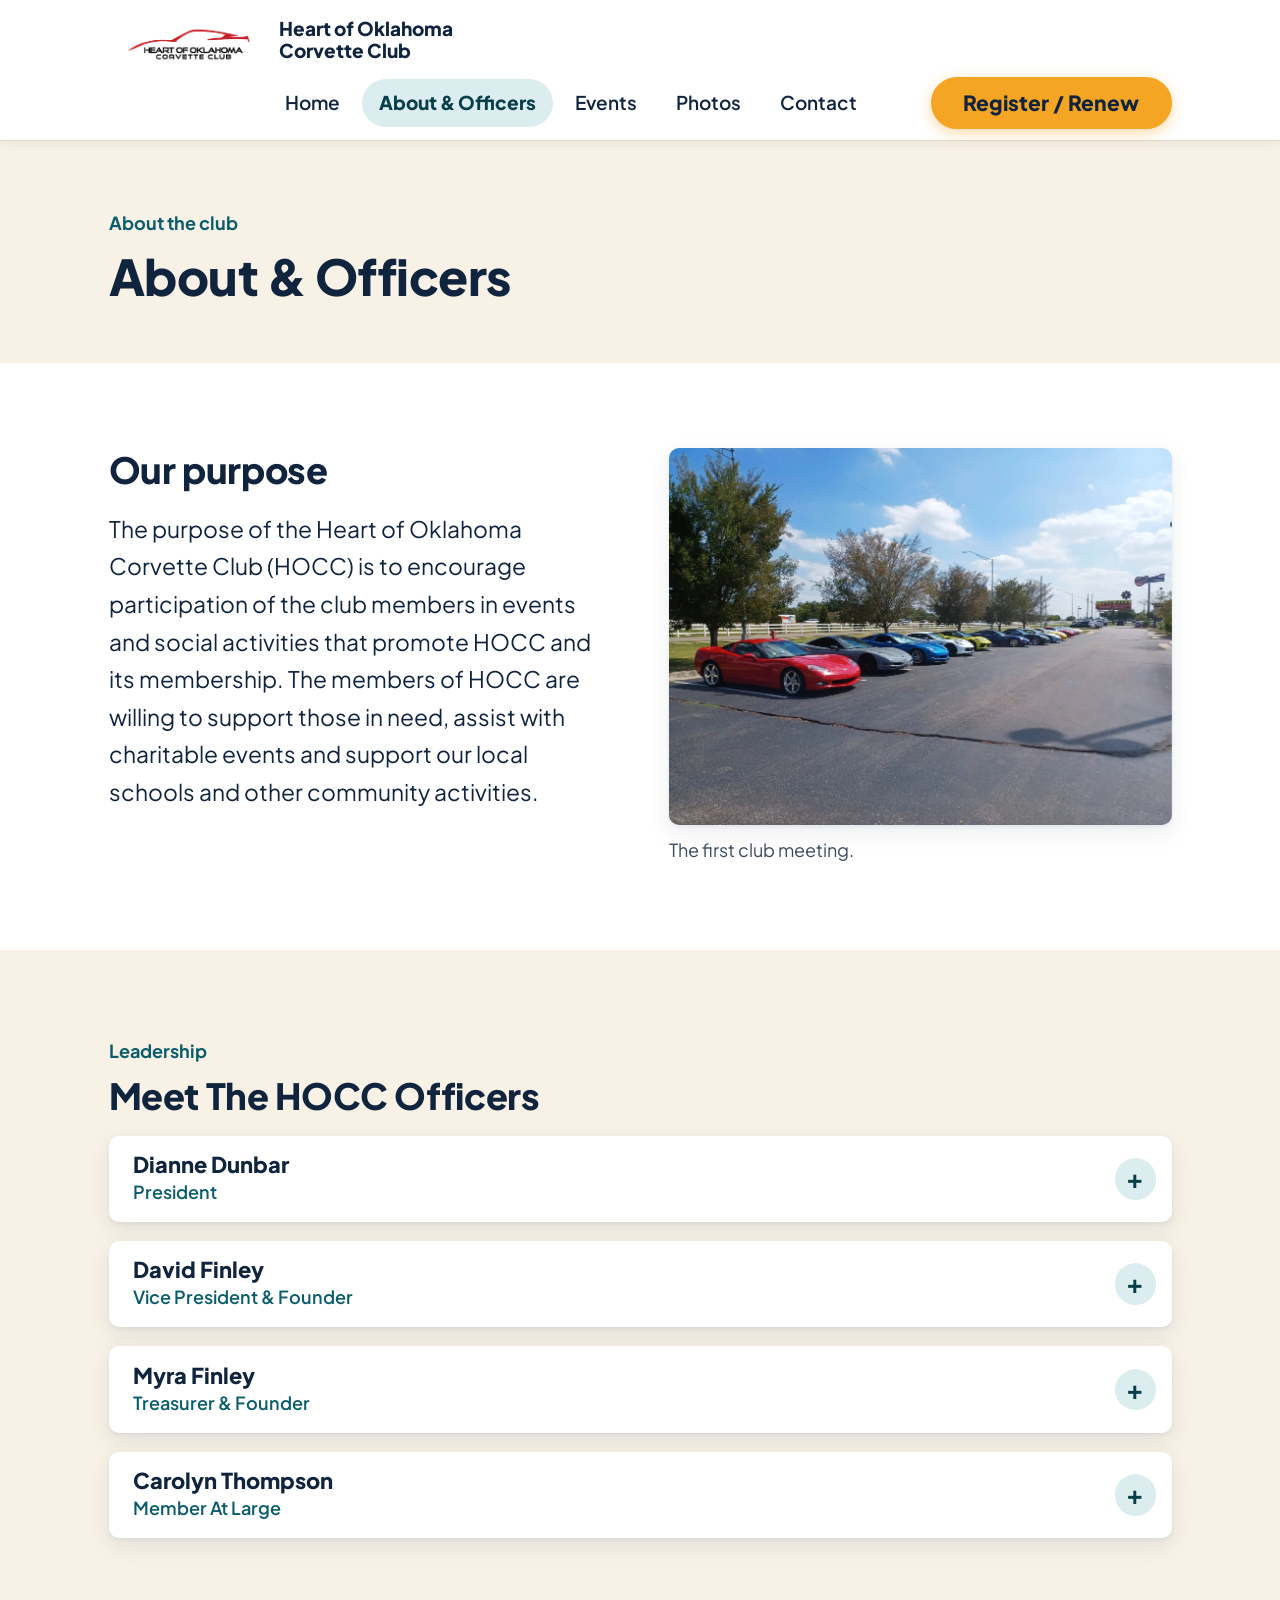
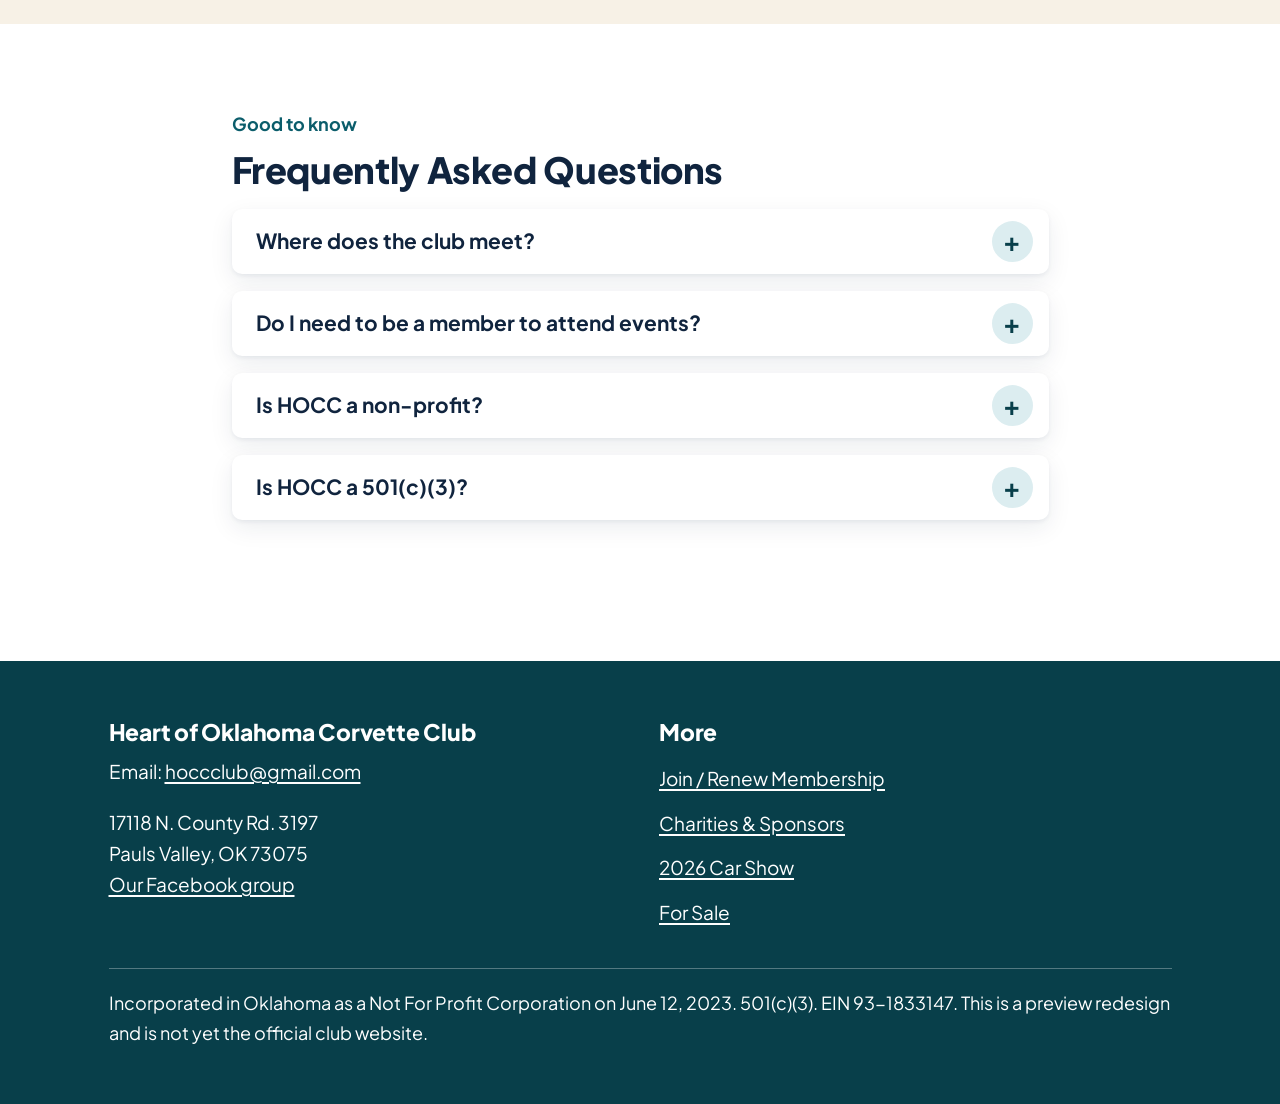
==== commit 9fa61579: "Modern restyle, Register in header, current events with auto-hide" ====
--- a/about.html
+++ b/about.html
@@ -7,7 +7,7 @@
 <title>About &amp; Officers - Heart of Oklahoma Corvette Club</title>
 <link rel="preconnect" href="https://fonts.googleapis.com">
 <link rel="preconnect" href="https://fonts.gstatic.com" crossorigin>
-<link href="https://fonts.googleapis.com/css2?family=Oswald:wght@400;500&family=Playfair+Display:wght@700&family=Source+Sans+3:wght@400;600;700&display=swap" rel="stylesheet">
+<link href="https://fonts.googleapis.com/css2?family=Plus+Jakarta+Sans:wght@400;500;600;700;800&display=swap" rel="stylesheet">
 <link rel="stylesheet" href="style.css">
 </head>
 <body>
@@ -15,7 +15,7 @@
 <header class="site-header">
   <div class="wrap header-top">
     <a class="brand" href="index.html"><img src="images/1b97d2c0-HOCC-Logo.png" alt="Heart of Oklahoma Corvette Club logo"><span>Heart of Oklahoma Corvette Club</span></a>
-    <a class="join-btn" href="membership.html">Join / Renew Membership</a>
+    <a class="join-btn" href="membership.html"><span class="l-full">Register / Renew</span><span class="l-short">Register</span></a>
     <details class="menu"><summary>Menu</summary><ul><li><a href="index.html">Home</a></li><li><a href="about.html" aria-current="page">About &amp; Officers</a></li><li><a href="events.html">Events</a></li><li><a href="gallery.html">Photos</a></li><li><a href="contact.html">Contact</a></li></ul></details>
   </div>
   <nav class="nav" aria-label="Main">
--- a/style.css
+++ b/style.css
@@ -1,425 +1,342 @@
 /* Heart of Oklahoma Corvette Club - preview redesign */
 :root {
-  --sand: #faf4e8;
-  --sand-2: #f1e6cf;
-  --navy: #14233a;
-  --navy-2: #22344f;
-  --teal: #0e6e7a;
-  --teal-dark: #0a535c;
-  --gold: #f2b632;
-  --gold-dark: #d99d14;
-  --coral: #c2432a;
-  --red: #9e1b1b;
-  --ink: #14233a;
-  --muted: #3d4b5f;
-  --line: #d9cdb2;
-  --serif: "Playfair Display", "Libre Caslon Text", Georgia, "Times New Roman", serif;
-  --label: "Oswald", "Arial Narrow", Impact, sans-serif;
-  --sans: "Source Sans 3", "Atkinson Hyperlegible", Verdana, Arial, sans-serif;
+  --teal: #0b5d6b;
+  --teal-dark: #083f4a;
+  --teal-tint: #dcedf0;
+  --gold: #f5a524;
+  --gold-dark: #e0920f;
+  --navy: #10243e;
+  --ink: #10243e;
+  --muted: #3c4b60;
+  --sand: #f7f1e6;
+  --line: #e3dccd;
+  --coral: #b63a22;
+  --radius: 10px;
+  --shadow: 0 2px 4px rgba(16, 36, 62, .06), 0 8px 24px rgba(16, 36, 62, .08);
+  --sans: "Plus Jakarta Sans", "Segoe UI", system-ui, -apple-system, Arial, sans-serif;
 }
 
 *, *::before, *::after { box-sizing: border-box; }
+[hidden] { display: none !important; }
 html { font-size: 19px; -webkit-text-size-adjust: 100%; }
-body {
-  margin: 0;
-  font-family: var(--sans);
-  font-size: 1rem;
-  line-height: 1.6;
-  color: var(--ink);
-  background: var(--sand);
-}
+body { margin: 0; font-family: var(--sans); font-size: 1rem; line-height: 1.65; color: var(--ink); background: #fff; }
 img { max-width: 100%; height: auto; display: block; }
 a { color: var(--teal); text-underline-offset: 3px; text-decoration-thickness: 2px; }
 a:hover { color: var(--teal-dark); }
-:focus-visible { outline: 4px solid var(--navy); outline-offset: 3px; box-shadow: 0 0 0 7px #fff; }
-
-h1, h2, h3 { font-family: var(--serif); line-height: 1.2; color: var(--navy); margin: 0 0 .5em; font-weight: 700; }
-h1 { font-size: 2.4rem; }
-h2 { font-size: 1.85rem; }
-h3 { font-size: 1.35rem; }
+:focus-visible { outline: 3px solid var(--navy); outline-offset: 3px; box-shadow: 0 0 0 6px #fff; }
+
+h1, h2, h3 { font-family: var(--sans); line-height: 1.2; color: var(--navy); margin: 0 0 .5em; font-weight: 800; letter-spacing: -.01em; }
+h1 { font-size: 2.6rem; }
+h2 { font-size: 1.9rem; }
+h3 { font-size: 1.2rem; font-weight: 700; }
 p { margin: 0 0 1em; }
-.label {
-  font-family: var(--label);
-  text-transform: uppercase;
-  letter-spacing: .12em;
-  font-size: 1rem;
-  color: var(--teal-dark);
-  margin: 0 0 .4em;
-  font-weight: 500;
-}
-
-.skip { position: absolute; left: -999px; top: 0; background: var(--navy); color: #fff; padding: .75rem 1rem; z-index: 30; }
+.label, .eyebrow { font-size: .95rem; font-weight: 700; color: var(--teal); margin: 0 0 .5em; }
+
+.skip { position: absolute; left: -999px; top: 0; background: var(--navy); color: #fff; padding: .75rem 1rem; z-index: 40; }
 .skip:focus { left: 0; }
 
-.wrap { max-width: 1060px; margin: 0 auto; padding: 0 1.25rem; }
+.wrap { max-width: 1120px; margin: 0 auto; padding: 0 1.5rem; }
+.narrow { max-width: 46em; }
 
 /* header */
-.site-header { background: var(--sand); border-bottom: 4px solid var(--teal); position: relative; z-index: 20; }
-.header-top { display: flex; flex-wrap: wrap; align-items: center; justify-content: space-between; gap: 1rem; padding: .9rem 0; }
-.brand { display: flex; align-items: center; gap: .9rem; text-decoration: none; color: var(--navy); }
-.brand img { height: 78px; width: auto; }
-.brand span { font-family: var(--serif); font-weight: 700; font-size: 1.25rem; line-height: 1.15; max-width: 12em; }
-.join-btn, .btn {
-  display: inline-block;
-  background: var(--teal);
-  color: #fff;
-  font-family: var(--label);
-  text-transform: uppercase;
-  letter-spacing: .08em;
-  font-size: 1.15rem;
-  text-decoration: none;
-  padding: .85rem 1.5rem;
-  min-height: 52px;
-  border: 2px solid var(--teal-dark);
-  border-radius: 3px;
-  text-align: center;
-  cursor: pointer;
-}
-.join-btn:hover, .btn:hover { background: var(--teal-dark); color: #fff; }
-/* the Join / Renew button is always the loudest thing on the page */
-.join-btn, .btn.gold { background: var(--gold); color: var(--navy); border-color: var(--navy); font-weight: 700; }
-.join-btn:hover, .btn.gold:hover { background: var(--gold-dark); color: var(--navy); }
-.join-btn { font-size: 1.25rem; padding: .95rem 1.75rem; box-shadow: 0 3px 0 var(--navy); }
-.btn.dark { background: var(--navy); border-color: #000; }
-.btn.dark:hover { background: #000; }
-.btn.light { background: var(--sand); color: var(--navy); border-color: var(--navy); }
-.btn.light:hover { background: var(--sand-2); color: var(--navy); }
-
-.nav { background: var(--teal); }
-.nav ul { list-style: none; margin: 0; padding: 0; display: flex; flex-wrap: wrap; }
-.nav a {
-  display: block;
-  color: #fff;
-  text-decoration: none;
-  font-family: var(--label);
-  text-transform: uppercase;
-  letter-spacing: .1em;
-  font-size: 1.1rem;
-  padding: .8rem 1.25rem;
-  min-height: 52px;
-  border-bottom: 4px solid transparent;
-}
-.nav a:hover { background: var(--teal-dark); color: #fff; }
-.nav a[aria-current="page"] { border-bottom-color: var(--gold); color: #fff; }
+.site-header {
+  position: sticky; top: 0; z-index: 30;
+  background: #fff;
+  border-bottom: 1px solid var(--line);
+  box-shadow: 0 2px 12px rgba(16, 36, 62, .06);
+  display: flex; flex-wrap: wrap; align-items: center; justify-content: space-between; gap: .5rem 1.5rem;
+  padding: .6rem max(1.5rem, calc((100vw - 1120px) / 2 + 1.5rem));
+}
+.header-top { display: contents; }
+.brand { order: 1; display: flex; align-items: center; gap: .8rem; text-decoration: none; color: var(--navy); }
+.brand img { height: 56px; width: auto; }
+.brand span { font-weight: 800; font-size: 1rem; line-height: 1.2; max-width: 11em; }
+.nav { order: 2; margin-left: auto; }
+.nav ul { list-style: none; margin: 0; padding: 0; display: flex; gap: .25rem; }
+.nav a { display: flex; align-items: center; min-height: 48px; padding: 0 .9rem; border-radius: 999px; color: var(--navy); font-weight: 600; text-decoration: none; }
+.nav a:hover { background: var(--teal-tint); color: var(--teal-dark); }
+.nav a[aria-current="page"] { background: var(--teal-tint); color: var(--teal-dark); font-weight: 800; }
+
+/* buttons */
+.btn, .join-btn {
+  display: inline-flex; align-items: center; justify-content: center;
+  min-height: 52px; padding: .7rem 1.6rem;
+  background: var(--teal); color: #fff;
+  font: inherit; font-weight: 700; font-size: 1.05rem; line-height: 1.2;
+  text-decoration: none; text-align: center;
+  border: 2px solid var(--teal); border-radius: 999px; cursor: pointer;
+  transition: background .15s, transform .15s;
+}
+.btn:hover { background: var(--teal-dark); border-color: var(--teal-dark); color: #fff; }
+.btn.gold, .join-btn { background: var(--gold); border-color: var(--gold); color: var(--navy); font-weight: 800; box-shadow: 0 4px 14px rgba(245, 165, 36, .4); }
+.btn.gold:hover, .join-btn:hover { background: var(--gold-dark); border-color: var(--gold-dark); color: var(--navy); }
+.btn.dark { background: var(--navy); border-color: var(--navy); }
+.btn.dark:hover { background: #000; border-color: #000; }
+.btn.light { background: #fff; color: var(--navy); border-color: #fff; }
+.btn.light:hover { background: var(--teal-tint); border-color: var(--teal-tint); color: var(--navy); }
+.join-btn { order: 3; min-height: 52px; padding: .6rem 1.6rem; font-size: 1.1rem; }
+.l-short { display: none; }
 
 /* mobile-only pieces (hidden on desktop) */
 .menu, .join-bar, .show-m { display: none; }
 
 /* hero */
-.hero { background: var(--navy); color: var(--sand); position: relative; }
-.hero-grid { display: grid; grid-template-columns: 1fr 1.15fr; }
-.hero-text { padding: 3rem 2rem 3rem max(1.25rem, calc((100vw - 1060px) / 2 + 1.25rem)); }
-.hero-text h1 { color: #fff; font-size: 2.7rem; }
-.hero-text .label { color: var(--gold); }
-.hero-text p { font-size: 1.1rem; }
-.hero-photo { min-height: 380px; background: var(--navy-2); }
-.hero-photo img { width: 100%; height: 100%; object-fit: cover; }
-.hero .rule { width: 90px; border: 0; border-top: 3px solid var(--gold); margin: 0 0 1.25rem; }
-.btn-row { display: flex; flex-wrap: wrap; gap: .8rem; margin-top: 1.25rem; }
+.hero { position: relative; display: flex; align-items: center; min-height: 540px; background: var(--navy); color: #fff; overflow: hidden; }
+.hero-img { position: absolute; inset: 0; width: 100%; height: 100%; object-fit: cover; }
+.hero::before { content: ""; position: absolute; inset: 0; background: rgba(8, 28, 44, .7); z-index: 1; }
+.hero-text { position: relative; z-index: 2; width: 100%; padding-top: 4rem; padding-bottom: 4rem; }
+.hero-text > * { max-width: 40rem; }
+.hero h1 { color: #fff; font-size: 3.2rem; margin-bottom: .5em; }
+.hero .eyebrow { color: var(--gold); }
+.hero p { font-size: 1.15rem; color: #fff; }
+.btn-row { display: flex; flex-wrap: wrap; gap: .8rem; margin-top: 1.5rem; }
 
 /* sections */
-main section { padding: 2.75rem 0; }
-.band { background: var(--sand-2); border-top: 1px solid var(--line); border-bottom: 1px solid var(--line); }
-.band-dark { background: var(--navy); color: var(--sand); }
+main section { padding: 4.5rem 0; }
+.band { background: var(--sand); }
+.band-dark { background: var(--teal); color: #fff; }
 .band-dark h2, .band-dark h3 { color: #fff; }
-.band-dark a:not(.btn) { color: var(--gold); }
-.page-title { background: var(--navy); color: var(--sand); padding: 2.2rem 0; border-bottom: 4px solid var(--gold); }
-.page-title h1 { color: #fff; margin: 0; }
-.page-title .label { color: var(--gold); }
-.page-title p { margin: .5rem 0 0; max-width: 40em; font-size: 1.1rem; }
+.band-dark a:not(.btn) { color: #fff; }
+.page-title { background: var(--sand); padding: 3.5rem 0 3rem; }
+.page-title h1 { margin: 0; }
+.page-title p:not(.label) { margin: .6rem 0 0; max-width: 40em; font-size: 1.1rem; }
 .lead { font-size: 1.2rem; max-width: 42em; }
-.two { display: grid; grid-template-columns: 1fr 1fr; gap: 2rem; align-items: start; }
-.narrow { max-width: 44em; }
+.two { display: grid; grid-template-columns: 1fr 1fr; gap: 3rem; align-items: start; }
+figure { margin: 0; }
+figure img { border-radius: var(--radius); box-shadow: var(--shadow); }
+figcaption { font-size: .95rem; color: var(--muted); margin-top: .5rem; }
 
 /* officers */
 .officers { display: grid; gap: 1rem; }
-.officer-acc { background: #fff; border: 1px solid var(--line); border-left: 6px solid var(--teal); }
-.officer-body { display: grid; grid-template-columns: 200px 1fr; gap: 1.5rem; padding: 0 1.25rem 1.25rem; }
-.officer-body img { width: 200px; height: 240px; object-fit: cover; border: 1px solid var(--navy); padding: 4px; background: #fff; }
+.officer-acc { background: #fff; border-radius: var(--radius); box-shadow: var(--shadow); }
+.officer-body { display: grid; grid-template-columns: 200px 1fr; gap: 1.5rem; padding: 0 1.4rem 1.4rem; }
+.officer-body img { width: 200px; height: 240px; object-fit: cover; border-radius: var(--radius); }
 .officer-body p:last-child { margin-bottom: 0; }
 .officer-mini { list-style: none; padding: 0; margin: 0; }
 .officer-mini li { padding: .6rem 0; border-bottom: 1px solid var(--line); }
-.officer-mini strong { font-family: var(--serif); }
-
-/* accordions (officer bios, FAQ, pay by check) */
-.acc { background: #fff; border: 1px solid var(--line); margin-bottom: .8rem; }
+
+/* accordions */
+.acc { background: #fff; border-radius: var(--radius); box-shadow: var(--shadow); margin-bottom: .9rem; }
 .acc > summary, .officer-acc > summary, .check > summary {
-  list-style: none;
-  cursor: pointer;
-  min-height: 52px;
-  padding: .7rem 3.2rem .7rem 1.1rem;
-  position: relative;
-  display: flex;
-  flex-direction: column;
-  justify-content: center;
+  list-style: none; cursor: pointer; min-height: 56px;
+  padding: .8rem 3.6rem .8rem 1.3rem; position: relative;
+  display: flex; flex-direction: column; justify-content: center; border-radius: var(--radius);
 }
 summary::-webkit-details-marker { display: none; }
 .acc > summary::after, .officer-acc > summary::after, .check > summary::after {
-  content: "+";
-  position: absolute;
-  right: .6rem;
-  top: 50%;
-  transform: translateY(-50%);
-  width: 2rem;
-  height: 2rem;
-  border-radius: 50%;
-  background: var(--teal);
-  color: #fff;
-  font-family: var(--sans);
-  font-weight: 700;
-  font-size: 1.5rem;
-  line-height: 2rem;
-  text-align: center;
+  content: "+"; position: absolute; right: .8rem; top: 50%; transform: translateY(-50%);
+  width: 2.2rem; height: 2.2rem; border-radius: 50%;
+  background: var(--teal-tint); color: var(--teal-dark);
+  font-weight: 700; font-size: 1.4rem; line-height: 2.1rem; text-align: center;
 }
 details[open] > summary::after { content: "\2212"; }
-.acc > summary, .check > summary { font-family: var(--serif); font-weight: 700; font-size: 1.2rem; color: var(--navy); }
-.acc > summary:hover, .officer-acc > summary:hover, .check > summary:hover { background: var(--sand); }
-.acc-body { padding: 0 1.1rem 1rem; }
+.acc > summary, .check > summary { font-weight: 700; font-size: 1.1rem; color: var(--navy); }
+.acc > summary:hover, .officer-acc > summary:hover, .check > summary:hover { background: #faf7f0; }
+.acc-body { padding: 0 1.3rem 1.2rem; }
 .acc-body p:last-child { margin-bottom: 0; }
-.sum-name { font-family: var(--serif); font-weight: 700; font-size: 1.25rem; color: var(--navy); line-height: 1.2; }
-.sum-role { font-family: var(--label); text-transform: uppercase; letter-spacing: .1em; font-size: 1rem; color: var(--teal-dark); }
-.check { background: #fff; border: 1px solid var(--line); margin-top: 1.5rem; }
+.sum-name { font-weight: 800; font-size: 1.15rem; color: var(--navy); line-height: 1.2; }
+.sum-role { font-size: .95rem; font-weight: 600; color: var(--teal); }
+.check { background: #fff; border-radius: var(--radius); box-shadow: var(--shadow); margin-top: 1.5rem; }
 .check .acc-body { padding-top: .25rem; }
 
 /* events */
-.events { list-style: none; margin: 0; padding: 0; }
-.event { display: grid; grid-template-columns: 110px 1fr; gap: 1.25rem; padding: 1.4rem 0; border-bottom: 1px solid var(--line); }
-.date { text-align: center; border: 2px solid var(--navy); background: #fff; align-self: start; }
-.date .m { display: block; background: var(--teal); color: #fff; font-family: var(--label); letter-spacing: .12em; text-transform: uppercase; padding: .15rem 0; }
-.date .d { display: block; font-family: var(--serif); font-weight: 700; font-size: 1.8rem; line-height: 1.3; padding: .15rem 0; }
-.date .r { display: block; font-size: 1rem; padding-bottom: .3rem; line-height: 1.2; }
-.event h3 { margin-bottom: .2em; }
-.event p { margin: 0 0 .25em; }
-.tag { display: inline-block; font-family: var(--label); text-transform: uppercase; letter-spacing: .08em; font-size: 1rem; background: var(--navy); color: #fff; padding: .05rem .6rem; margin-left: .5rem; vertical-align: middle; }
+.events { list-style: none; margin: 0 0 1.5rem; padding: 0; display: grid; gap: 1rem; }
+.event { display: grid; grid-template-columns: 84px 1fr; gap: 1.25rem; align-items: start; padding: 1.3rem 1.4rem; background: #fff; border-radius: var(--radius); box-shadow: var(--shadow); }
+.band .event { box-shadow: 0 1px 2px rgba(16, 36, 62, .06), 0 6px 18px rgba(16, 36, 62, .07); }
+.date { background: var(--teal-tint); color: var(--teal-dark); border-radius: var(--radius); text-align: center; padding: .5rem .3rem .55rem; line-height: 1.1; }
+.date .m { display: block; font-size: .85rem; font-weight: 700; text-transform: uppercase; }
+.date .d { display: block; font-size: 1.5rem; font-weight: 800; margin-top: .1rem; }
+.event h3 { margin-bottom: .25em; }
+.event p { margin: 0 0 .2em; }
+.event.over { display: none; }
+.no-events { background: #fff; border-radius: var(--radius); box-shadow: var(--shadow); padding: 1.2rem 1.4rem; font-weight: 600; }
+.tag { display: inline-block; font-size: .9rem; font-weight: 700; background: var(--teal-tint); color: var(--teal-dark); padding: .1rem .7rem; border-radius: 999px; margin-left: .4rem; vertical-align: middle; }
 
 .cards { display: grid; grid-template-columns: repeat(auto-fit, minmax(290px, 1fr)); gap: 1.5rem; }
-.card { background: #fff; border: 1px solid var(--line); border-top: 4px solid var(--teal); padding: 1.4rem; }
+.card { background: #fff; border-radius: var(--radius); box-shadow: var(--shadow); padding: 1.5rem; }
 .card h3 { margin-top: 0; }
 
 /* gallery */
 .grid { list-style: none; margin: 0; padding: 0; display: grid; grid-template-columns: repeat(auto-fill, minmax(250px, 1fr)); gap: 1rem; }
-.grid a { display: block; border: 1px solid var(--navy); background: #fff; padding: 5px; }
-.grid img { width: 100%; aspect-ratio: 4 / 3; object-fit: cover; }
-.grid a:hover { border-color: var(--teal); }
-.grid .cap { display: block; font-size: 1rem; padding: .35rem .2rem 0; color: var(--muted); }
+.grid a { display: block; border-radius: var(--radius); overflow: hidden; box-shadow: var(--shadow); background: #fff; }
+.grid img { width: 100%; aspect-ratio: 4 / 3; object-fit: cover; transition: transform .25s; }
+.grid a:hover img { transform: scale(1.03); }
+.grid .cap { display: block; font-size: .95rem; padding: .5rem .8rem; color: var(--muted); }
 
 /* logos */
 .logos { list-style: none; margin: 0; padding: 0; display: grid; grid-template-columns: repeat(auto-fill, minmax(190px, 1fr)); gap: 1rem; }
-.logos li { background: #fff; border: 1px solid var(--line); padding: .8rem; display: flex; align-items: center; justify-content: center; min-height: 130px; }
+.logos li { background: #fff; border-radius: var(--radius); box-shadow: var(--shadow); padding: .8rem; display: flex; align-items: center; justify-content: center; min-height: 130px; }
 .logos li.on-dark { background: var(--navy); }
 .logos img { max-height: 100px; width: auto; max-width: 100%; object-fit: contain; }
 .charity { display: grid; grid-template-columns: 220px 1fr; gap: 1.5rem; padding: 1.5rem 0; border-bottom: 1px solid var(--line); }
-.charity img { background: #fff; padding: .6rem; border: 1px solid var(--line); }
+.charity img { background: #fff; padding: .6rem; border-radius: var(--radius); box-shadow: var(--shadow); }
 
 /* todo notes (kept loud on purpose) */
-.todo {
-  background: #fff3c4;
-  border: 2px dashed #7a5600;
-  border-left: 8px solid var(--coral);
-  color: #3d2c00;
-  padding: .9rem 1.1rem;
-  margin: 1.25rem 0;
-  font-size: 1rem;
-}
-.todo::before { content: "TODO FOR CLUB: "; font-family: var(--label); letter-spacing: .08em; font-weight: 700; color: #8f2e18; }
-.todo.big { font-size: 1.15rem; }
-.phone-slot { font-family: var(--serif); font-size: 1.4rem; font-weight: 700; }
+.todo { background: #fff4cf; border-radius: var(--radius); border-left: 6px solid var(--gold-dark); box-shadow: var(--shadow); color: #3d2c00; padding: .9rem 1.1rem; margin: 1.25rem 0; font-size: 1rem; }
+.todo::before { content: "TODO for club: "; font-weight: 800; color: #8f2e18; }
+.todo.big { font-size: 1.1rem; }
+.phone-slot { font-size: 1.3rem; font-weight: 800; }
 
 /* steps and forms */
-.steps { list-style: none; counter-reset: s; margin: 0 0 1rem; padding: 0; display: grid; grid-template-columns: repeat(3, 1fr); gap: 1rem; }
-.steps li { counter-increment: s; background: #fff; border: 1px solid var(--navy); padding: 1rem 1.1rem 1rem 4rem; position: relative; font-size: 1.1rem; }
-.steps li::before { content: counter(s); position: absolute; left: 0; top: 0; bottom: 0; width: 3rem; background: var(--navy); color: var(--gold); font-family: var(--serif); font-size: 1.9rem; font-weight: 700; display: flex; align-items: center; justify-content: center; }
-.steps b { display: block; font-family: var(--serif); }
-
-form { background: #fff; border: 1px solid var(--navy); border-top: 6px solid var(--teal); padding: 1.5rem; }
-fieldset { border: 0; padding: 0; margin: 0 0 1.5rem; }
-legend { font-family: var(--serif); font-weight: 700; font-size: 1.3rem; padding: 0; margin-bottom: .6rem; }
-label { display: block; font-weight: 600; margin-bottom: .25rem; }
+.steps { list-style: none; counter-reset: s; margin: 0 0 1.5rem; padding: 0; display: grid; grid-template-columns: repeat(3, 1fr); gap: 1rem; }
+.steps li { counter-increment: s; background: #fff; border-radius: var(--radius); box-shadow: var(--shadow); padding: 1.1rem 1.2rem 1.1rem 4.4rem; position: relative; }
+.steps li::before { content: counter(s); position: absolute; left: 1rem; top: 1.1rem; width: 2.4rem; height: 2.4rem; border-radius: 50%; background: var(--teal); color: #fff; font-size: 1.2rem; font-weight: 800; display: flex; align-items: center; justify-content: center; }
+.steps b { display: block; }
+
+form { background: #fff; border-radius: var(--radius); box-shadow: var(--shadow); padding: 2rem; }
+fieldset { border: 0; padding: 0; margin: 0 0 1.75rem; }
+legend { font-weight: 800; font-size: 1.2rem; padding: 0; margin-bottom: .7rem; }
+label { display: block; font-weight: 600; margin-bottom: .3rem; }
 .opt { font-weight: 400; color: var(--muted); }
 input[type=text], input[type=email], input[type=tel] {
-  width: 100%;
-  font: inherit;
-  font-size: 1.1rem;
-  padding: .7rem .8rem;
-  min-height: 52px;
-  border: 2px solid #4a5a70;
-  border-radius: 3px;
-  background: #fff;
-  color: var(--ink);
-}
+  width: 100%; font: inherit; font-size: 1.05rem; padding: .7rem .9rem; min-height: 52px;
+  border: 2px solid #6b7a8d; border-radius: var(--radius); background: #fff; color: var(--ink);
+}
+input[type=text]:focus, input[type=email]:focus, input[type=tel]:focus { border-color: var(--teal); }
 .field { margin-bottom: 1.1rem; }
 .row { display: grid; grid-template-columns: repeat(auto-fit, minmax(200px, 1fr)); gap: 1rem; }
-.choice { display: flex; align-items: center; gap: .8rem; min-height: 52px; padding: .4rem .9rem; border: 2px solid #4a5a70; border-radius: 3px; margin-bottom: .6rem; font-weight: 600; cursor: pointer; }
-.choice input { width: 28px; height: 28px; flex: none; accent-color: var(--teal); }
-.choice:has(input:checked) { border-color: var(--teal); background: #e0f0f1; }
+.choice { display: flex; align-items: center; gap: .8rem; min-height: 52px; padding: .4rem 1rem; border: 2px solid #6b7a8d; border-radius: var(--radius); margin-bottom: .6rem; font-weight: 600; cursor: pointer; }
+.choice input { width: 26px; height: 26px; flex: none; accent-color: var(--teal); }
+.choice:has(input:checked) { border-color: var(--teal); background: var(--teal-tint); }
 .hidden { display: none; }
 .pay { display: grid; grid-template-columns: 1fr 1fr; gap: 1rem; margin: 1.25rem 0; }
-.pay .btn { font-size: 1.5rem; padding: 1.3rem 1rem; }
-.big-note { font-size: 1.3rem; font-weight: 600; background: #fff; border-left: 8px solid var(--gold); padding: 1rem 1.2rem; }
+.pay .btn { font-size: 1.25rem; padding: 1.2rem 1rem; }
+.big-note { font-size: 1.2rem; font-weight: 600; background: #fff; border-radius: var(--radius); box-shadow: var(--shadow); border-left: 6px solid var(--gold); padding: 1rem 1.3rem; }
 
 address { font-style: normal; }
-.contact-box { background: #fff; border: 1px solid var(--navy); border-top: 6px solid var(--teal); padding: 1.4rem; }
-.contact-box h3 { margin-top: 0; }
-.big-link { font-family: var(--serif); font-size: 1.5rem; font-weight: 700; overflow-wrap: anywhere; }
+.contact-box { background: #fff; border-radius: var(--radius); box-shadow: var(--shadow); padding: 1.8rem; }
+.contact-box h3 { margin-top: 1rem; }
+.contact-box h3:first-child { margin-top: 0; }
+.big-link { font-size: 1.4rem; font-weight: 800; overflow-wrap: anywhere; }
 
 /* footer */
-.site-footer { background: var(--teal); color: #fff; border-top: 4px solid var(--gold); padding: 2.2rem 0 1.5rem; margin-top: 2rem; }
+.site-footer { background: var(--teal-dark); color: #fff; padding: 3rem 0 2rem; margin-top: 2rem; }
 .site-footer a { color: #fff; }
-.site-footer h2 { color: #fff; font-size: 1.3rem; }
+.site-footer h2 { color: #fff; font-size: 1.2rem; }
 .foot-grid { display: grid; grid-template-columns: repeat(auto-fit, minmax(240px, 1fr)); gap: 2rem; }
 .foot-links { list-style: none; padding: 0; margin: 0; }
 .foot-links a { display: inline-block; padding: .35rem 0; min-height: 40px; }
-.fine { border-top: 1px solid #5fa3ab; margin-top: 1.5rem; padding-top: 1rem; font-size: 1rem; color: #fff; }
+.fine { border-top: 1px solid rgba(255, 255, 255, .3); margin-top: 1.75rem; padding-top: 1rem; font-size: .95rem; color: #fff; }
+
+@media (max-width: 1050px) {
+  .nav { order: 4; flex-basis: 100%; margin-left: 0; }
+  .nav ul { flex-wrap: wrap; }
+  .join-btn { margin-left: auto; }
+}
 
 @media (max-width: 700px) {
   html { font-size: 18px; }
   body { padding-bottom: 68px; }
-  h1, .hero-text h1 { font-size: 1.7rem; }
-  h2 { font-size: 1.5rem; }
-  h3 { font-size: 1.2rem; }
-  main section { padding: 1.4rem 0; }
+  h1 { font-size: 1.65rem; }
+  h2 { font-size: 1.4rem; }
+  h3 { font-size: 1.1rem; }
   .wrap { padding: 0 1rem; }
   .hide-m { display: none !important; }
   .show-m { display: block; }
-
-  /* compact header: logo + name + Menu dropdown */
-  .site-header { border-bottom-width: 3px; }
-  .header-top { flex-wrap: nowrap; padding: .4rem 0; gap: .5rem; }
-  .brand { gap: .55rem; min-width: 0; }
-  .brand img { height: 44px; }
-  .brand span { font-size: 1rem; max-width: none; }
-  .join-btn { display: none; }
+  .hide-mobile { display: none !important; }
+  main .label { display: none; }
+
+  /* compact header: logo + name, Register button, Menu */
+  .site-header { flex-wrap: nowrap; gap: .5rem; padding: .4rem 1rem; }
+  .header-top { display: flex; flex: 1; min-width: 0; align-items: center; gap: .5rem; padding: 0; }
+  .brand { flex: 1; min-width: 0; gap: .5rem; }
+  .brand img { height: 40px; }
+  .brand span { font-size: .8rem; max-width: none; line-height: 1.15; }
   .nav { display: none; }
+  .l-full { display: none; }
+  .l-short { display: inline; }
+  .join-btn { order: 0; flex: none; min-height: 48px; padding: 0 1rem; font-size: 1rem; margin-left: 0; box-shadow: none; }
   .menu { display: block; flex: none; }
   .menu > summary {
-    list-style: none;
-    cursor: pointer;
-    min-height: 48px;
-    min-width: 92px;
-    padding: .5rem .9rem;
-    background: var(--teal);
-    color: #fff;
-    font-family: var(--label);
-    text-transform: uppercase;
-    letter-spacing: .1em;
-    font-size: 1.1rem;
-    display: flex;
-    align-items: center;
-    justify-content: center;
-    gap: .4rem;
-    border-radius: 3px;
+    list-style: none; cursor: pointer; min-height: 48px; min-width: 48px; padding: 0 .9rem;
+    background: var(--teal); color: #fff; font-weight: 700; font-size: 1rem;
+    display: flex; align-items: center; justify-content: center; border-radius: 999px;
   }
-  .menu > summary::after { content: "+"; font-weight: 700; font-size: 1.3rem; position: static; transform: none; background: none; width: auto; height: auto; line-height: 1; }
-  .menu[open] > summary::after { content: "\2212"; }
-  .menu ul { list-style: none; margin: 0; padding: 0; position: absolute; left: 0; right: 0; top: 100%; background: var(--teal); border-top: 3px solid var(--gold); box-shadow: 0 8px 0 rgba(20, 35, 58, .25); }
-  .menu li a {
-    display: block;
-    min-height: 52px;
-    padding: .85rem 1rem;
-    color: #fff;
-    text-decoration: none;
-    font-family: var(--label);
-    text-transform: uppercase;
-    letter-spacing: .1em;
-    font-size: 1.15rem;
-    border-bottom: 1px solid #5fa3ab;
-  }
-  .menu li a[aria-current="page"] { background: var(--teal-dark); box-shadow: inset 6px 0 0 var(--gold); }
-
-  /* hero: photo as background behind headline, solid dark overlay */
-  .hero-grid, .two, .steps, .pay { grid-template-columns: 1fr; }
-  .hero-grid { display: block; }
-  .hero { max-height: 220px; overflow: hidden; }
-  .hero-photo { position: absolute; inset: 0; min-height: 0; }
-  .hero-photo::after { content: ""; position: absolute; inset: 0; background: rgba(20, 35, 58, .8); }
-  .hero-text { position: relative; z-index: 1; padding: 1.4rem 1rem; display: flex; align-items: center; min-height: 190px; }
-  .hero-text h1 { margin: 0; }
-  .page-title { padding: 1.1rem 0; border-bottom-width: 3px; }
-  .page-title p { font-size: 1rem; margin-top: .3rem; }
-
-  .two { gap: 1.25rem; }
+  .menu > summary::after { content: none; }
+  .menu ul { list-style: none; margin: 0; padding: .4rem 1rem 1rem; position: absolute; left: 0; right: 0; top: 100%; background: #fff; border-bottom: 1px solid var(--line); box-shadow: 0 12px 24px rgba(16, 36, 62, .15); }
+  .menu li a { display: flex; align-items: center; min-height: 52px; padding: 0 .5rem; color: var(--navy); text-decoration: none; font-weight: 700; font-size: 1.1rem; border-bottom: 1px solid var(--line); }
+  .menu li a[aria-current="page"] { color: var(--teal-dark); background: var(--teal-tint); border-radius: var(--radius); }
+
+  /* hero: compact, photo behind solid overlay */
+  .hero { min-height: 0; max-height: 60vh; }
+  .hero-text { padding-top: 2.2rem; padding-bottom: 2.2rem; }
+  .hero h1 { font-size: 1.7rem; margin: 0; }
+
+  main section { padding: 1.6rem 0; }
+  .page-title { padding: 1.4rem 0; }
+  .page-title p:not(.label) { font-size: 1rem; margin-top: .3rem; }
+  .two, .steps, .pay { grid-template-columns: 1fr; }
+  .two { gap: .9rem; }
+  main h2 { margin-bottom: .4rem; }
   .lead { font-size: 1.05rem; }
   .officer-mini { display: grid; grid-template-columns: 1fr 1fr; gap: 0 .8rem; }
   .officer-mini li { padding: .4rem 0; line-height: 1.3; }
   .officer-mini strong { display: block; }
-  .extra-m { display: none; }
-
-  /* events: compact date block + title + one-line place/time */
-  .event { grid-template-columns: 64px 1fr; gap: .8rem; padding: .8rem 0; }
-  .date .m { font-size: .95rem; }
-  .date .d { font-size: 1.15rem; line-height: 1.2; }
-  .date .r { display: none; }
-  .event h3 { font-size: 1.1rem; margin-bottom: .1em; }
-  .event p { display: inline; margin: 0; font-size: 1rem; line-height: 1.35; }
+  .over-m { display: none; }
+
+  /* events: small date chip + title + one-line place/time */
+  .events { gap: .6rem; margin-bottom: 1rem; }
+  .event { grid-template-columns: 62px 1fr; gap: .8rem; padding: .8rem; }
+  .date { padding: .35rem .2rem; }
+  .date .m { font-size: .8rem; }
+  .date .d { font-size: 1.1rem; }
+  .event h3 { font-size: 1.05rem; margin-bottom: .1em; }
+  .event p { display: inline; margin: 0; font-size: .95rem; line-height: 1.35; }
   .event p + p::before { content: " \00b7  "; }
   .event p.todo { display: block; margin-top: .5rem; }
   .tag { margin-left: 0; display: block; width: max-content; margin-bottom: .2rem; }
   .btn-row { gap: .6rem; }
 
-  /* grids and accordions */
   .grid { grid-template-columns: 1fr 1fr; gap: .6rem; }
-  .grid a { padding: 3px; }
   .officer-body, .charity { grid-template-columns: 1fr; gap: 1rem; }
   .officer-body img { width: 160px; height: 192px; }
   .officers { gap: .6rem; }
+  .wrap.two { gap: .75rem; }
 
   /* membership */
   .steps { gap: .4rem; margin-bottom: .6rem; }
-  .steps li { padding: .4rem .7rem .4rem 3rem; font-size: 1rem; line-height: 1.3; }
-  .steps li::before { width: 2.2rem; font-size: 1.3rem; }
+  .steps li { padding: .5rem .8rem .5rem 3.3rem; font-size: 1rem; line-height: 1.3; }
+  .steps li::before { left: .6rem; top: .5rem; width: 2rem; height: 2rem; font-size: 1rem; }
   form { padding: 1rem; }
   fieldset { margin-bottom: .9rem; }
-  legend { font-size: 1.15rem; margin-bottom: .3rem; }
+  legend { font-size: 1.1rem; margin-bottom: .3rem; }
   label { margin-bottom: .15rem; }
   .field { margin-bottom: .6rem; }
   .row { gap: 0 .6rem; grid-template-columns: 1fr 1fr; }
   .row .field:only-child, .row .field:nth-child(odd):last-child { grid-column: 1 / -1; }
   input[type=text], input[type=email], input[type=tel] { min-height: 48px; padding: .5rem .7rem; }
   .choice { min-height: 48px; margin-bottom: .4rem; padding: .2rem .8rem; }
-  .big-note { font-size: 1.1rem; padding: .7rem .9rem; }
-  .pay .btn { font-size: 1.2rem; padding: .9rem .8rem; }
+  .big-note { font-size: 1.05rem; padding: .7rem .9rem; }
+  .pay .btn { font-size: 1.15rem; padding: .9rem .8rem; }
   .todo { margin: .8rem 0; padding: .7rem .8rem; }
 
   .band-dark .btn { width: 100%; }
-  .site-footer { padding: 1.4rem 0 1rem; margin-top: 1rem; }
+  .site-footer { padding: 1.4rem 0 1.2rem; margin-top: 1rem; }
+  .site-footer .foot-grid > div:nth-child(2) { display: none; }
   .foot-grid { gap: 1rem; }
   .foot-links a { min-height: 48px; display: flex; align-items: center; }
   .site-footer h2 { margin-bottom: .3em; }
 
-  /* sticky bottom Join / Renew bar */
+  /* sticky bottom Register bar */
   .join-bar {
-    display: flex;
-    align-items: center;
-    justify-content: center;
-    position: fixed;
-    left: 0;
-    right: 0;
-    bottom: 0;
-    z-index: 25;
-    min-height: 60px;
-    background: var(--gold);
-    color: var(--navy);
-    border-top: 3px solid var(--navy);
-    font-family: var(--label);
-    font-weight: 700;
-    text-transform: uppercase;
-    letter-spacing: .08em;
-    font-size: 1.25rem;
-    text-decoration: none;
+    display: flex; align-items: center; justify-content: center;
+    position: fixed; left: 0; right: 0; bottom: 0; z-index: 35; min-height: 60px;
+    background: var(--gold); color: var(--navy); border-top: 1px solid rgba(16, 36, 62, .2);
+    box-shadow: 0 -4px 16px rgba(16, 36, 62, .15);
+    font-weight: 800; font-size: 1.15rem; text-decoration: none;
   }
   .join-bar:hover { background: var(--gold-dark); color: var(--navy); }
   body:not(:has(.join-bar)) { padding-bottom: 0; }
 }
 
-/* Mobile trim (hand edit): the sticky bar already offers Join/Renew */
+/* hand polish */
+.date .d { white-space: nowrap; }
 @media (max-width: 700px) {
-  .hide-mobile { display: none !important; }
-  .site-footer .foot-grid > div:nth-child(2) { display: none; }
-  .site-footer { padding-top: 1.25rem; padding-bottom: 1.25rem; }
-  main section { padding-top: 1.5rem; padding-bottom: 1.5rem; }
-}
-@media (max-width: 700px) {
-  main .label { display: none; }
-  main h2 { margin-bottom: .4rem; }
-  .wrap.two { gap: .75rem; }
-}
+  .brand { order: 0; flex: 1; }
+  .brand span { display: none; }
+  .join-btn { order: 1; }
+  .menu { order: 2; }
+  .hero .btn-row { margin-top: 1rem; }
+  .hero .btn-row .btn { width: 100%; justify-content: center; }
+  .date .d { font-size: 1rem; }
+}
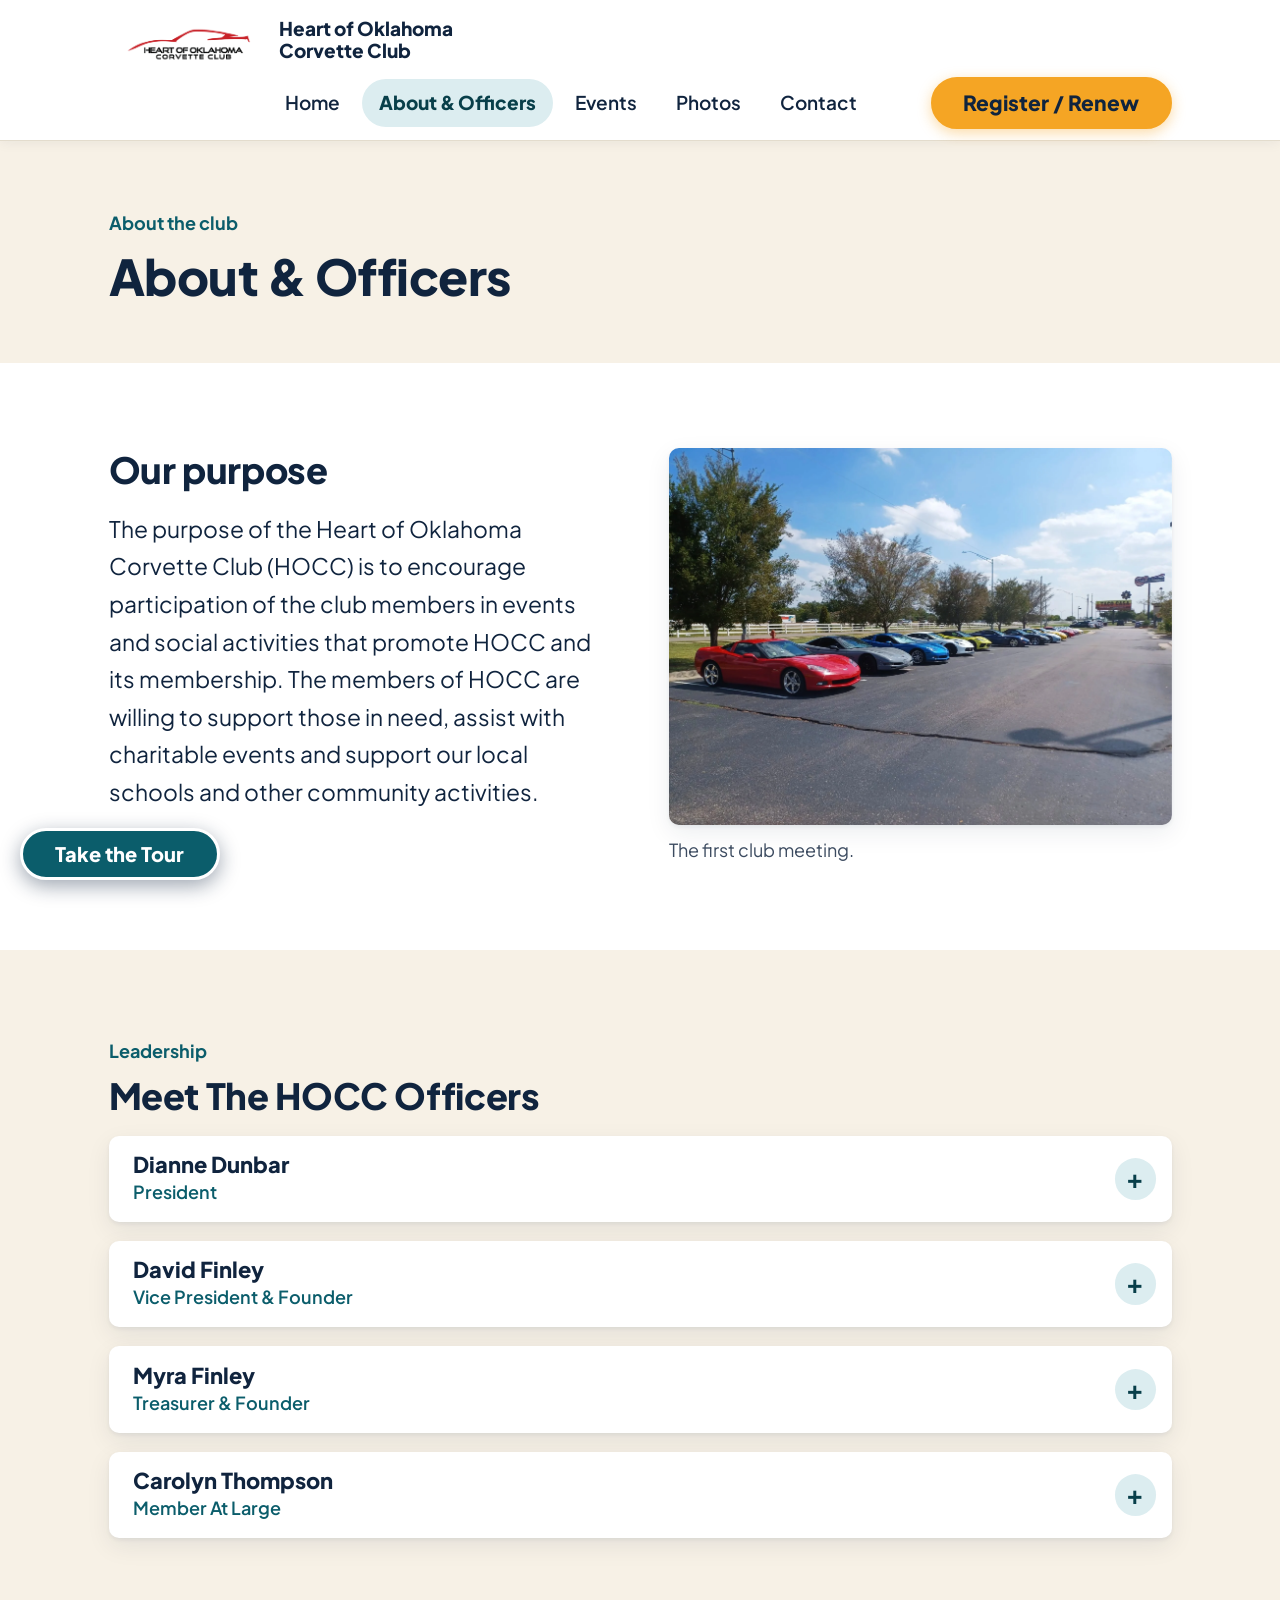
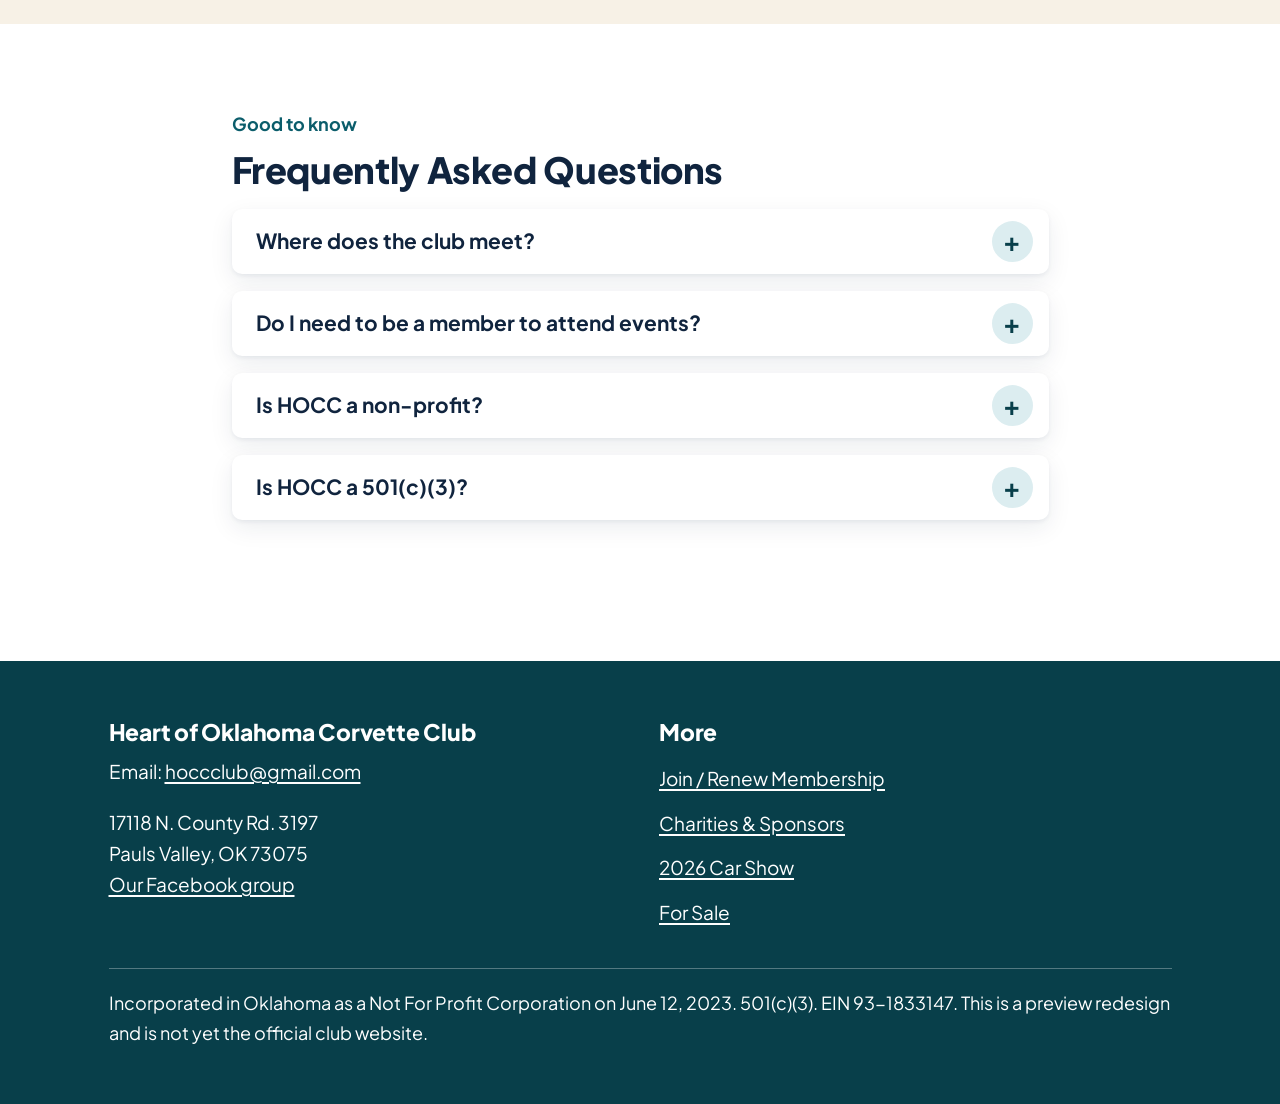
==== commit 72f85709: "Add preview guided tour (tour.js/tour.css)" ====
--- a/about.html
+++ b/about.html
@@ -9,6 +9,7 @@
 <link rel="preconnect" href="https://fonts.gstatic.com" crossorigin>
 <link href="https://fonts.googleapis.com/css2?family=Plus+Jakarta+Sans:wght@400;500;600;700;800&display=swap" rel="stylesheet">
 <link rel="stylesheet" href="style.css">
+<link rel="stylesheet" href="tour.css"> <!-- PREVIEW TOUR: remove before launch -->
 </head>
 <body>
 <a class="skip" href="#main">Skip to main content</a>
@@ -126,5 +127,6 @@
   </div>
 </footer>
 <a class="join-bar" href="membership.html">Join / Renew Membership</a>
+<script src="tour.js" defer></script> <!-- PREVIEW TOUR: remove before launch -->
 </body>
 </html>
--- a/tour.css
+++ b/tour.css
@@ -0,0 +1,80 @@
+/* PREVIEW TOUR: remove before launch. Styles for tour.js only. */
+.pt-launch {
+  position: fixed; left: 20px; bottom: 20px; z-index: 34;
+  min-height: 52px; padding: 0 1.7rem;
+  background: #0b5d6b; color: #fff; border: 3px solid #fff; border-radius: 999px;
+  font: 800 20px/1.2 "Plus Jakarta Sans", "Segoe UI", system-ui, Arial, sans-serif;
+  box-shadow: 0 6px 20px rgba(16, 36, 62, .4); cursor: pointer;
+}
+.pt-launch:hover { background: #083f4a; }
+.pt-launch:focus-visible { outline: 4px solid #f5a524; outline-offset: 2px; }
+.pt-launch[hidden] { display: none; }
+
+/* top banner (home page) */
+.pt-banner {
+  display: flex; flex-wrap: wrap; align-items: center; justify-content: center; gap: .5rem 1rem;
+  padding: .5rem 3.4rem .5rem 1rem; position: relative;
+  background: #10243e; color: #fff; text-align: center;
+  font: 600 18px/1.3 "Plus Jakarta Sans", "Segoe UI", system-ui, Arial, sans-serif;
+}
+.pt-banner-go {
+  min-height: 48px; padding: 0 1.2rem; border: 0; border-radius: 999px;
+  background: #f5a524; color: #10243e; font: inherit; font-weight: 800; cursor: pointer;
+}
+.pt-banner .pt-btn.pt-banner-x {
+  min-width: 48px; padding: 0; min-height: 48px; display: flex; align-items: center; justify-content: center;
+  position: absolute; right: .5rem; top: 50%; transform: translateY(-50%);
+  width: 48px; height: 48px; border: 2px solid #fff; border-radius: 50%;
+  background: transparent; color: #fff; font: 700 28px/1 Arial, sans-serif; cursor: pointer;
+}
+.pt-banner button:focus-visible { outline: 3px solid #fff; outline-offset: 2px; }
+
+/* tour layers */
+.pt-backdrop { position: fixed; inset: 0; z-index: 2147483000; background: transparent; }
+.pt-backdrop.pt-dim { background: rgba(0, 0, 0, .6); }
+.pt-spot {
+  position: fixed; z-index: 2147483001; pointer-events: none; box-sizing: border-box;
+  border-radius: 12px; outline: 4px solid #f5a524; outline-offset: 0;
+  box-shadow: 0 0 0 9999px rgba(0, 0, 0, .6);
+}
+.pt-card {
+  position: fixed; z-index: 2147483002; box-sizing: border-box;
+  width: min(520px, calc(100vw - 32px)); max-height: calc(100vh - 32px); overflow-y: auto;
+  background: #fff; color: #10243e; border-radius: 16px; padding: 1.4rem 1.5rem 1.5rem;
+  box-shadow: 0 12px 40px rgba(0, 0, 0, .45);
+  font: 500 20px/1.5 "Plus Jakarta Sans", "Segoe UI", system-ui, Arial, sans-serif;
+}
+.pt-card:focus { outline: none; }
+.pt-card.pt-center { left: 50%; top: 50%; transform: translate(-50%, -50%); }
+.pt-count { margin: 0 0 .3rem; font-size: 18px; font-weight: 700; color: #0b5d6b; }
+.pt-title { margin: 0 0 .5rem; font-size: 26px; line-height: 1.2; font-weight: 800; color: #10243e; }
+.pt-text { margin: 0 0 1.2rem; font-size: 20px; }
+.pt-btns { display: flex; flex-wrap: wrap; gap: .6rem; }
+.pt-btn {
+  flex: 1 1 0; min-width: 5.5rem; min-height: 52px; padding: 0 1rem;
+  border-radius: 999px; border: 3px solid #10243e; cursor: pointer;
+  font: 800 20px/1.2 "Plus Jakarta Sans", "Segoe UI", system-ui, Arial, sans-serif;
+}
+.pt-primary { background: #0b5d6b; border-color: #0b5d6b; color: #fff; }
+.pt-primary:hover { background: #083f4a; border-color: #083f4a; }
+.pt-secondary { background: #fff; color: #10243e; }
+.pt-secondary:hover:not(:disabled) { background: #dcedf0; }
+.pt-btn:disabled { opacity: .45; cursor: default; }
+.pt-btn:focus-visible { outline: 4px solid #f5a524; outline-offset: 2px; }
+.pt-final .pt-btn { flex: 1 1 100%; }
+.pt-final .pt-back { order: 9; }
+
+/* phones: card docked full width, bottom (or top when the target sits low) */
+.pt-card.pt-mob {
+  left: 0; right: 0; bottom: 0; top: auto; width: auto; max-height: 70vh; transform: none;
+  border-radius: 16px 16px 0 0; padding-bottom: calc(1.2rem + env(safe-area-inset-bottom, 0px));
+}
+.pt-card.pt-mob.pt-top { top: 0; bottom: auto; border-radius: 0 0 16px 16px; padding-bottom: 1.2rem; }
+@media (max-width: 700px) {
+  .pt-card { padding: 1rem 1rem 1.2rem; }
+  .pt-title { font-size: 24px; }
+  .pt-text { margin-bottom: .9rem; }
+  .pt-banner { font-size: 18px; justify-content: flex-start; text-align: left; padding: .5rem 4rem .6rem 1rem; }
+  .pt-banner .pt-btn.pt-banner-x { top: .4rem; transform: none; }
+  .pt-banner-go { width: 100%; }
+}
